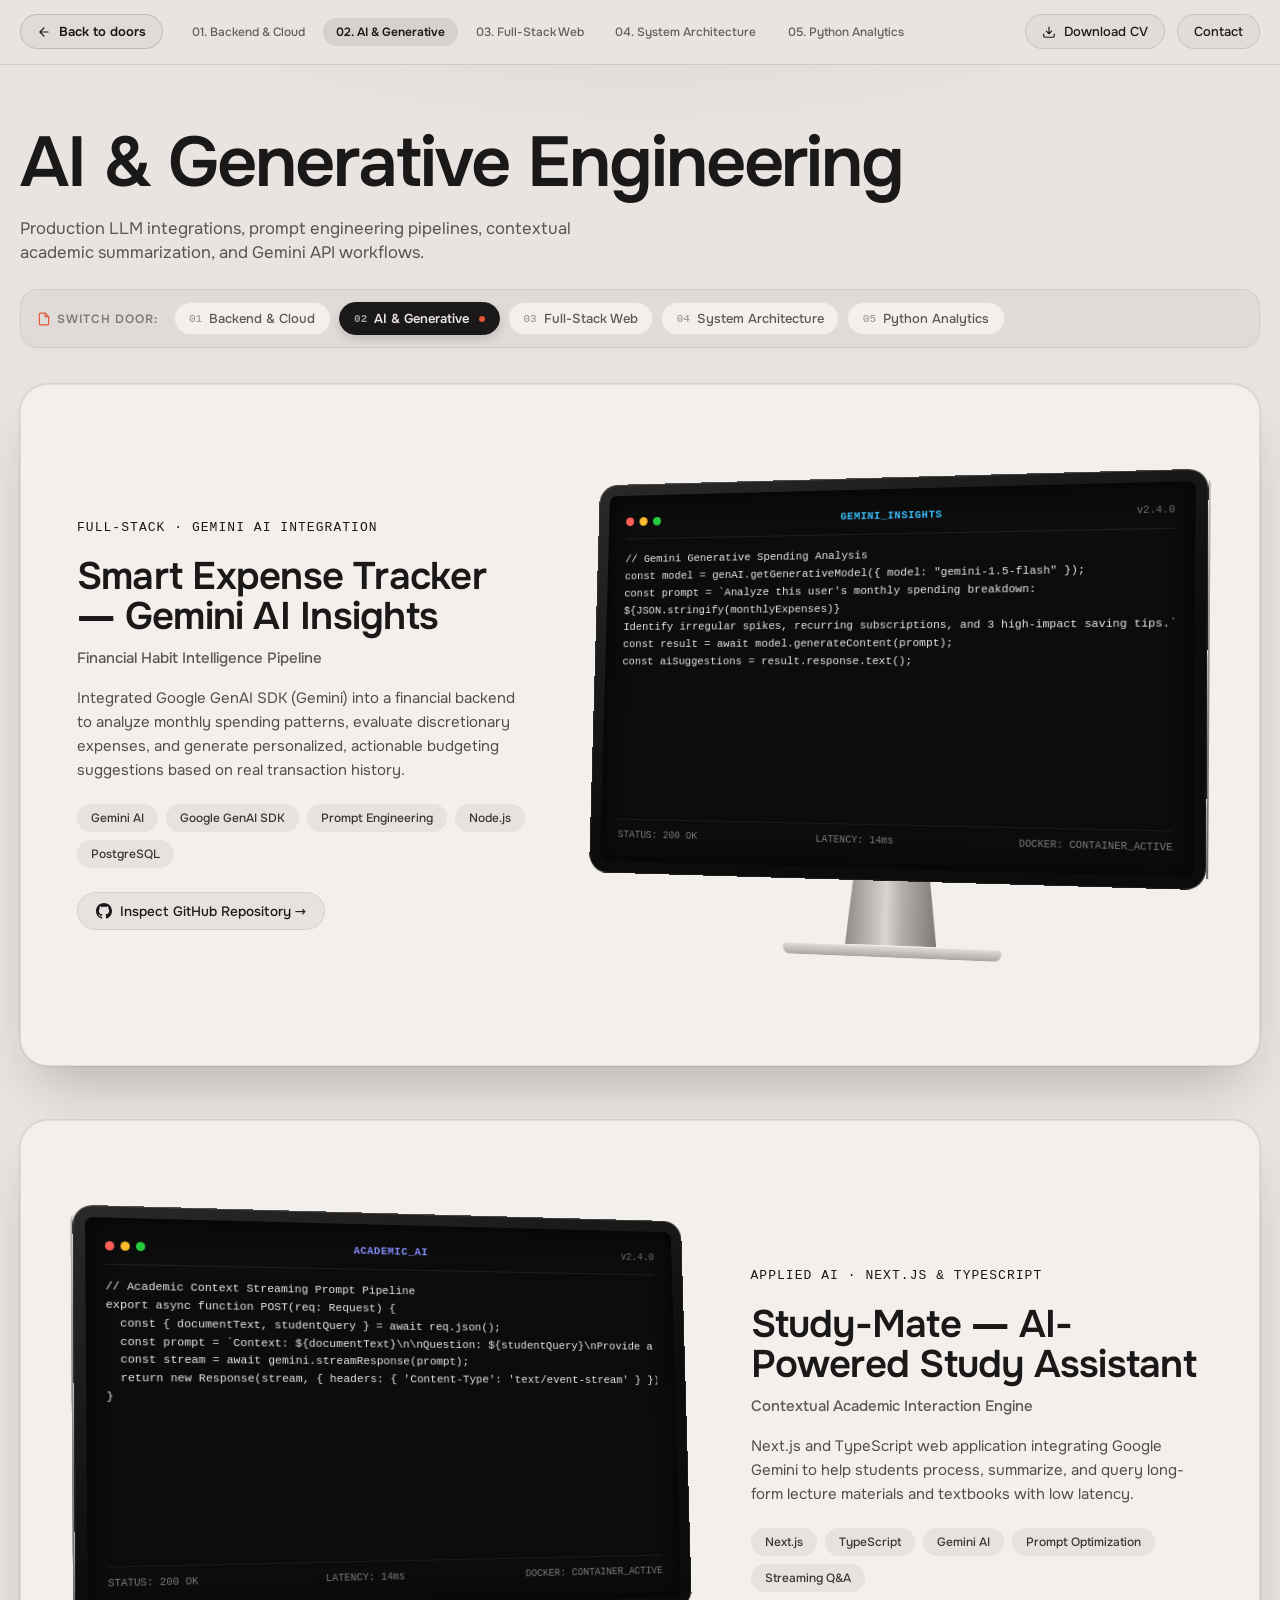
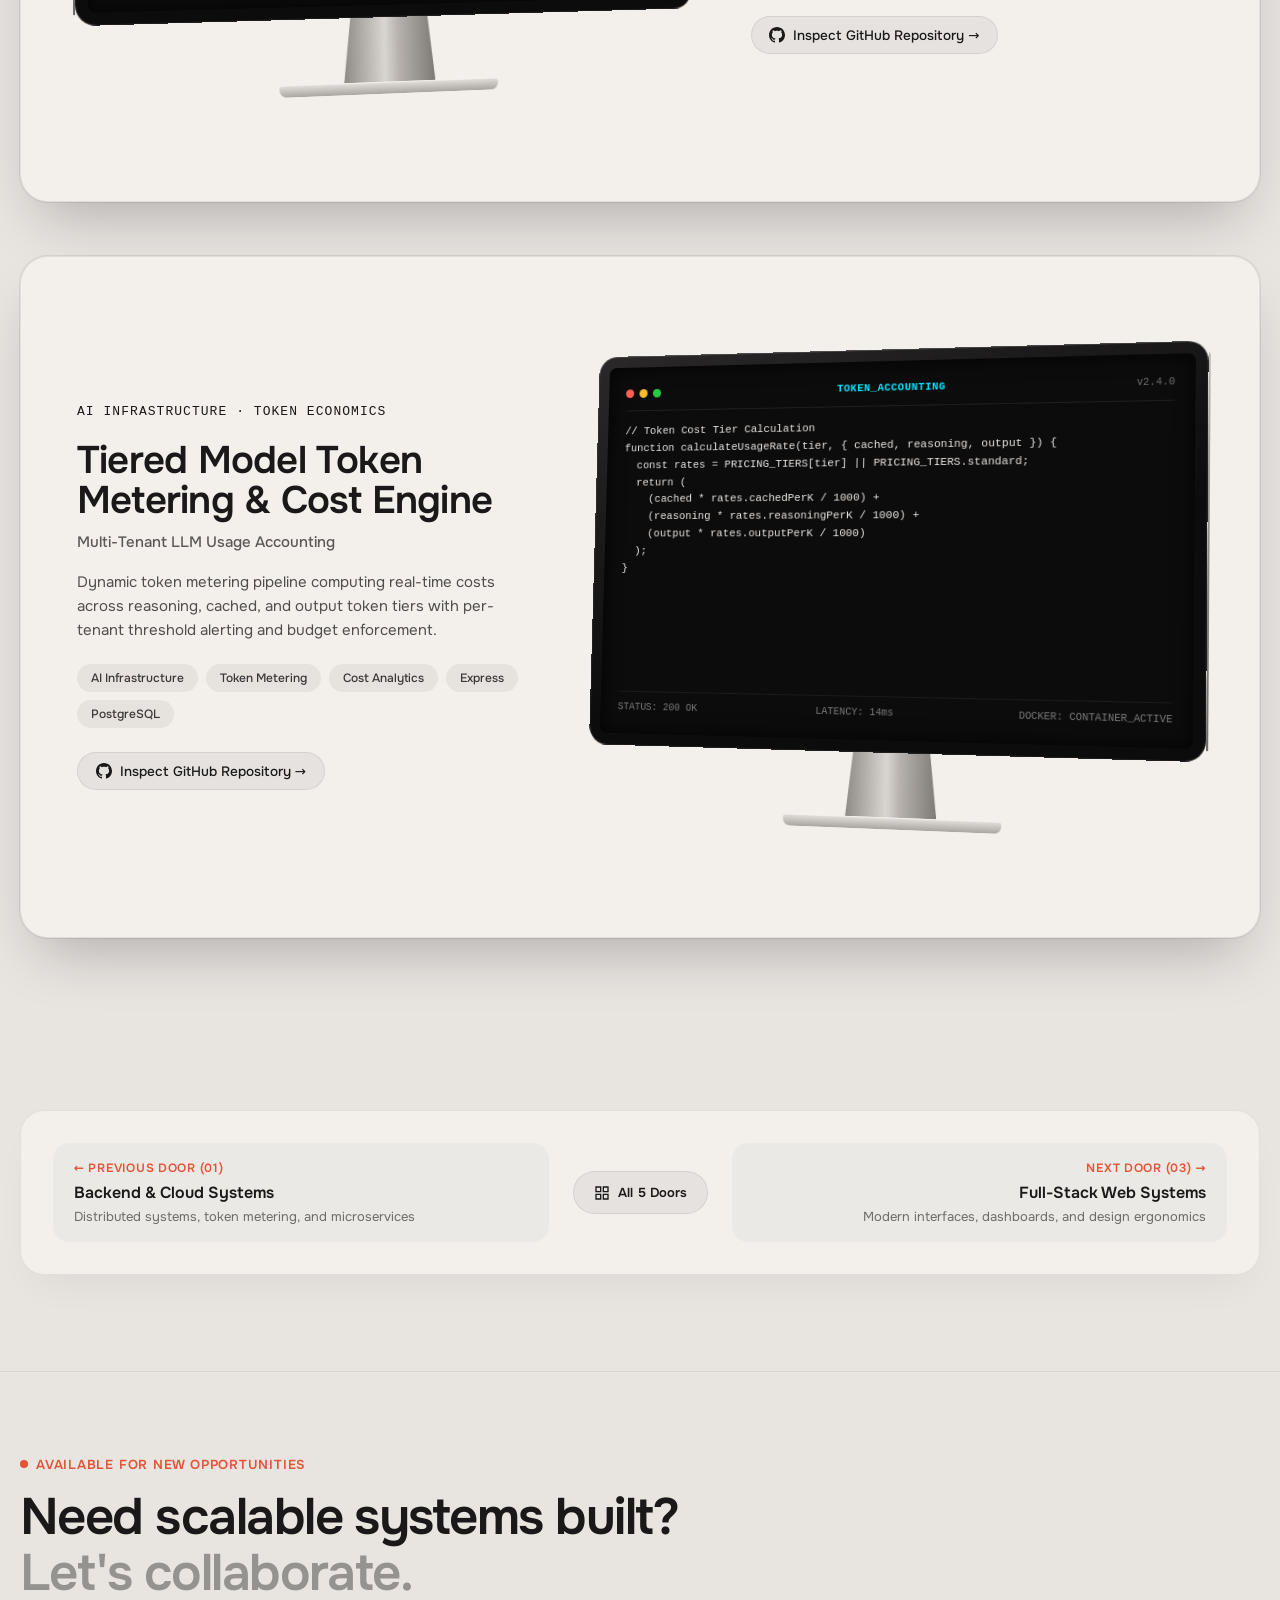
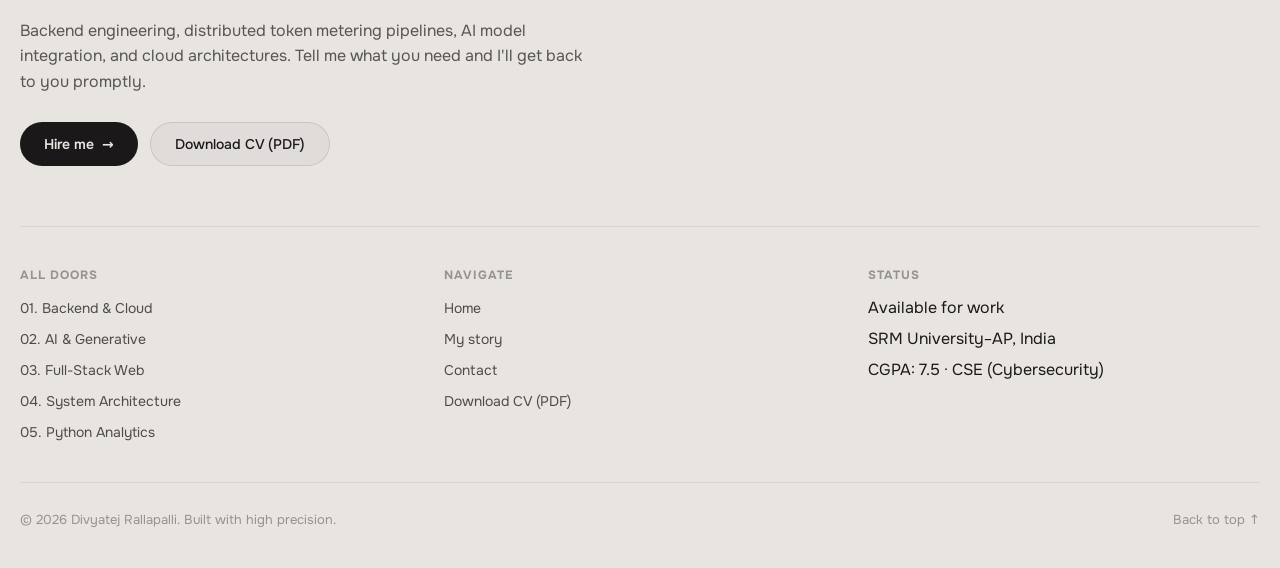
==== app-developer/index.html @ fc9b25cd "feat: complete portfolio overhaul with 5 interactive door rooms, 3D holographic ability card, liquid" ====
<!DOCTYPE html>
<html lang="en">
<head>
<meta charset="UTF-8" />
<meta name="viewport" content="width=device-width, initial-scale=1.0, viewport-fit=cover" />
<title>AI &amp; Generative Engineering — Divyatej Rallapalli</title>
<link rel="preload" href="../fonts/onest-latin.woff2" as="font" type="font/woff2" crossorigin>
<style>@font-face{font-family:'Onest';font-style:normal;font-display:swap;font-weight:100 900;src:url(../fonts/onest-latin.woff2) format('woff2');unicode-range:U+0000-00FF,U+0131,U+0152}
*,::before,::after{box-sizing:border-box;margin:0;padding:0}
:root{--bg:#E8E4E0;--fg:#1A1818;--fg-rgb:26,24,24;--card:#F3F0EC;--card-line:rgba(26,24,24,.08);--accent:#E35336;--nav-h:72px}
html{background-color:var(--bg);color:var(--fg);font-family:'Onest',system-ui,sans-serif;-webkit-font-smoothing:antialiased}
html[data-mode="dark"]{--bg:#1A1818;--fg:#E8E4E0;--fg-rgb:232,228,224;--card:#232020;--card-line:rgba(232,228,224,.1);--accent:#FF6B4A}
body{background:transparent;overflow-x:hidden}
.glow{position:fixed;top:0;left:50%;width:100vw;max-width:1400px;height:520px;transform:translateX(-50%);background:radial-gradient(ellipse 60% 40% at 50% 0%,rgba(var(--fg-rgb),.05),transparent 70%);pointer-events:none;z-index:0}
.shell{max-width:88rem;margin:0 auto;padding-inline:max(20px,env(safe-area-inset-left)) max(20px,env(safe-area-inset-right))}

/* Top Navigation Bar */
.rn{position:sticky;top:0;z-index:50;background:var(--bg);box-shadow:0 1px 0 rgba(var(--fg-rgb),.1);transition:background .35s ease,box-shadow .35s ease}
.rn__in{max-width:88rem;margin:0 auto;display:flex;align-items:center;justify-content:space-between;gap:1.5rem;padding:0.9rem max(20px,env(safe-area-inset-right)) 0.9rem max(20px,env(safe-area-inset-left))}
.rn__left{display:flex;align-items:center;gap:1rem}
.rn__back{display:inline-flex;align-items:center;gap:.5rem;padding:.5rem 1rem;border-radius:999px;font-size:13px;font-weight:600;border:1px solid rgba(var(--fg-rgb),.15);background:rgba(var(--fg-rgb),.04);color:var(--fg);cursor:pointer;text-decoration:none;transition:background .2s,color .2s,transform .2s}
.rn__back:hover{background:var(--fg);color:var(--bg);transform:translateX(-2px)}
.rn__back svg{width:14px;height:14px}
.rn__doors-nav{display:none;align-items:center;gap:0.35rem}
@media (min-width:1024px){.rn__doors-nav{display:flex}}
.rn__door-btn{display:inline-flex;align-items:center;gap:0.4rem;padding:0.4rem 0.8rem;border-radius:999px;font-size:12px;font-weight:500;color:rgba(var(--fg-rgb),0.65);text-decoration:none;transition:all .2s}
.rn__door-btn:hover{color:var(--fg);background:rgba(var(--fg-rgb),0.05)}
.rn__door-btn.active{color:var(--fg);background:rgba(var(--fg-rgb),0.09);font-weight:600}
.rn__right{display:flex;align-items:center;gap:.75rem}
.chip{display:inline-flex;align-items:center;gap:.5rem;padding:.5rem 1rem;border-radius:999px;font-size:13px;font-weight:500;border:1px solid rgba(var(--fg-rgb),.12);background:rgba(var(--fg-rgb),.03);color:var(--fg);text-decoration:none;transition:background .2s,transform .2s}
.chip:hover{background:rgba(var(--fg-rgb),.08);transform:translateY(-1px)}

/* Door Switcher Pills Bar */
.door-switcher{margin-top:1.5rem;display:flex;align-items:center;gap:0.75rem;flex-wrap:wrap;padding:0.75rem 1rem;border-radius:18px;background:rgba(var(--fg-rgb),0.035);border:1px solid var(--card-line);box-shadow:0 4px 12px rgba(0,0,0,0.02)}
.dsb-label{font-size:12px;font-weight:600;text-transform:uppercase;letter-spacing:0.08em;color:rgba(var(--fg-rgb),0.5);display:flex;align-items:center;gap:6px;margin-right:0.25rem}
.dsb-label svg{width:14px;height:14px;color:var(--accent)}
.dsb-pills{display:flex;align-items:center;gap:0.5rem;flex-wrap:wrap}
.dsb-pill{display:inline-flex;align-items:center;gap:0.45rem;padding:0.45rem 0.9rem;border-radius:999px;font-size:13px;font-weight:500;color:rgba(var(--fg-rgb),0.7);text-decoration:none;border:1px solid rgba(var(--fg-rgb),0.08);background:var(--card);transition:all .2s cubic-bezier(0.16,1,0.3,1)}
.dsb-pill:hover{color:var(--fg);border-color:rgba(var(--fg-rgb),0.2);transform:translateY(-1px);box-shadow:0 3px 8px rgba(0,0,0,0.05)}
.dsb-pill.active{color:var(--bg);background:var(--fg);border-color:var(--fg);font-weight:600;box-shadow:0 4px 12px rgba(0,0,0,0.15)}
.dsb-num{font-family:ui-monospace,SFMono-Regular,Consolas,monospace;font-size:11px;opacity:0.65}
.dsb-dot{width:6px;height:6px;border-radius:50%;background:var(--accent);margin-left:2px}

/* Lead Section */
.lead{padding:clamp(40px,7vh,80px) 0 clamp(24px,4vh,48px);position:relative;z-index:1}
.lead h1{font-size:clamp(36px,5.5vw,76px);font-weight:600;letter-spacing:-.03em;line-height:1.02;margin-bottom:18px}
.lead p{font-size:clamp(16px,1.3vw,20px);line-height:1.45;color:rgba(var(--fg-rgb),.7);max-width:52ch}

/* Stacked Project Cards */
.stack{position:relative;z-index:1;padding-bottom:6vh}
.card{position:sticky;top:calc(var(--nav-h,72px) + 16px + var(--i) * 14px);margin-bottom:6vh;border-radius:28px;background:var(--card);
  box-shadow:0 30px 60px -20px rgba(0,0,0,.25),0 0 0 1px var(--card-line);
  border:1px solid var(--card-line);transform-origin:50% 0;will-change:transform;overflow:hidden}
.card__in{display:grid;gap:28px;padding:28px;min-height:min(calc(100vh - var(--nav-h,72px) - 120px),680px)}
@media (min-width:900px){
  .card__in{grid-template-columns:minmax(0,5fr) minmax(0,7fr);align-items:center;gap:40px;padding:48px 56px}
  .card.flip .card__in{grid-template-columns:minmax(0,7fr) minmax(0,5fr)}
  .card.flip .card__info{order:2}
}
.card__dim{position:absolute;inset:0;background:#000;opacity:0;pointer-events:none;border-radius:inherit;transition:opacity .25s ease}
.card__meta{display:flex;align-items:center;gap:12px;margin-bottom:22px;font-family:ui-monospace,'SF Mono',Consolas,monospace;font-size:13px;letter-spacing:.08em;text-transform:uppercase}
.card h2{font-size:clamp(28px,3vw,42px);font-weight:600;letter-spacing:-.02em;line-height:1.06;margin-bottom:10px}
.card .sub{font-size:15px;font-weight:500;color:rgba(var(--fg-rgb),.7);margin-bottom:18px}
.card .desc{font-size:15px;line-height:1.6;color:rgba(var(--fg-rgb),.75);max-width:44ch;margin-bottom:22px}
.tags{display:flex;flex-wrap:wrap;gap:8px;list-style:none;margin-bottom:8px}
.tags li{font-size:12px;font-weight:500;padding:6px 14px;border-radius:999px;background:rgba(var(--fg-rgb),.06);color:rgba(var(--fg-rgb),.85)}

/* 3D Monitor */
.stage{position:relative;perspective:1900px;perspective-origin:50% 40%;padding:10px 0 28px}
.mon{position:relative;transform-style:preserve-3d;transform:rotateY(-15deg) rotateX(4deg);transition:transform 1.2s cubic-bezier(.16,1,.3,1);margin-inline:auto;width:100%;max-width:680px}
.card.flip .mon{transform:rotateY(15deg) rotateX(4deg)}
.card:hover .mon{transform:rotateY(-8deg) rotateX(2deg)}
.card.flip:hover .mon{transform:rotateY(8deg) rotateX(2deg)}
.mon__body{position:relative;transform-style:preserve-3d;--mp:clamp(6px,1.2vw,12px);padding:var(--mp);border-radius:calc(var(--mp) + 8px);background:linear-gradient(160deg,#2a2828,#0d0c0c 60%);
  box-shadow:inset 0 0 0 1px rgba(255,255,255,.08),inset 0 1px 0 rgba(255,255,255,.12)}
.mon__body::before{content:"";position:absolute;top:10px;bottom:10px;right:0;width:22px;transform-origin:100% 50%;transform:rotateY(-90deg);
  background:linear-gradient(180deg,#bdb9b5,#8d8985 50%,#6f6b68);border-radius:0 6px 6px 0}
.card.flip .mon__body::before{right:auto;left:0;transform-origin:0 50%;transform:rotateY(90deg)}
.mon__screen{position:relative;aspect-ratio:16/10;border-radius:8px;overflow:hidden;background:#0d0c0c;transform:translateZ(.5px)}
.mon__neck{position:relative;width:15%;height:clamp(36px,6vw,68px);margin:-2px auto 0;transform:translateZ(-30px);
  background:linear-gradient(90deg,#8e8a86,#d9d5d0 45%,#b7b2ad 60%,#7e7a76);clip-path:polygon(8% 0,92% 0,100% 100%,0 100%)}
.mon__foot{width:36%;height:12px;margin:0 auto;border-radius:3px 3px 8px 8px;transform:translateZ(-30px);
  background:linear-gradient(180deg,#e5e1dc,#a9a49f);box-shadow:0 1px 0 rgba(255,255,255,.5) inset}

/* Critical Fix: Ensure card content and stage are ALWAYS visible, never invisible */
.card .card__info>*, .card .stage{opacity:1 !important; transform:none !important;}

/* Bottom Room Transition Navigator */
.room-nav{position:relative;z-index:2;margin:4rem 0 6rem;display:grid;grid-template-columns:1fr auto 1fr;align-items:center;gap:1.5rem;padding:2rem;border-radius:24px;background:var(--card);border:1px solid var(--card-line);box-shadow:0 20px 40px -15px rgba(0,0,0,0.06)}
@media (max-width:768px){.room-nav{grid-template-columns:1fr;gap:1rem}}
.rnc{display:flex;flex-direction:column;gap:0.35rem;text-decoration:none;padding:1rem 1.25rem;border-radius:16px;background:rgba(var(--fg-rgb),0.03);border:1px solid transparent;transition:all .2s ease}
.rnc:hover{background:rgba(var(--fg-rgb),0.06);border-color:var(--card-line);transform:translateY(-2px)}
.rnc.next{align-items:flex-end;text-align:right}
.rnc-dir{font-size:12px;font-weight:600;text-transform:uppercase;letter-spacing:0.06em;color:var(--accent)}
.rnc-title{font-size:16px;font-weight:600;color:var(--fg)}
.rnc-sub{font-size:13px;color:rgba(var(--fg-rgb),0.6)}
.room-nav-all{display:inline-flex;align-items:center;justify-content:center;gap:0.5rem;padding:0.75rem 1.25rem;border-radius:999px;font-size:13px;font-weight:600;color:var(--fg);background:rgba(var(--fg-rgb),0.06);border:1px solid var(--card-line);text-decoration:none;transition:all .2s}
.room-nav-all:hover{background:var(--fg);color:var(--bg)}

/* Footer */
.sf{padding:80px 0 40px;background:var(--bg);border-top:1px solid var(--card-line);position:relative;z-index:1}
.sf__in{max-width:88rem;margin:0 auto;padding-inline:max(20px,env(safe-area-inset-left)) max(20px,env(safe-area-inset-right))}
.sf__eye{display:inline-flex;align-items:center;gap:8px;font-size:13px;font-weight:600;color:var(--accent);text-transform:uppercase;letter-spacing:0.06em;margin-bottom:16px}
.sf__eye i{display:inline-block;width:8px;height:8px;border-radius:50%;background:currentColor;animation:pDot 2s ease-in-out infinite}
@keyframes pDot{0%,100%{opacity:.3;transform:scale(.8)}50%{opacity:1;transform:scale(1.2)}}
.sf__h{font-size:clamp(32px,4vw,56px);font-weight:600;letter-spacing:-.03em;line-height:1.1;margin-bottom:16px}
.sf__h span{display:block;color:rgba(var(--fg-rgb),.4)}
.sf__p{font-size:16px;line-height:1.6;color:rgba(var(--fg-rgb),.7);max-width:52ch;margin-bottom:28px}
.sf__cta{display:flex;gap:12px;margin-bottom:60px;flex-wrap:wrap}
.sf__btn{display:inline-flex;align-items:center;gap:8px;padding:12px 24px;border-radius:999px;font-size:14px;font-weight:600;background:var(--fg);color:var(--bg);border:none;cursor:pointer;text-decoration:none}
.sf__cols{display:grid;grid-template-columns:repeat(auto-fit,minmax(180px,1fr));gap:32px;padding:40px 0;border-top:1px solid var(--card-line);border-bottom:1px solid var(--card-line)}
.sf__cols h3{font-size:12px;text-transform:uppercase;letter-spacing:0.08em;color:rgba(var(--fg-rgb),.4);margin-bottom:14px}
.sf__cols ul{list-style:none;display:flex;flex-direction:column;gap:10px}
.sf__cols a, .sf__cols button{color:rgba(var(--fg-rgb),.75);text-decoration:none;font-size:14px;background:none;border:none;cursor:pointer;padding:0;text-align:left;font-family:inherit}
.sf__cols a:hover, .sf__cols button:hover{color:var(--fg)}
.sf__bot{display:flex;justify-content:space-between;align-items:center;padding-top:28px;font-size:13px;color:rgba(var(--fg-rgb),.4);flex-wrap:wrap;gap:12px}
</style>
</head>
<body>
<div class="glow"></div>

<!-- Top Sticky Navbar with Doors Switcher -->
<header class="rn">
  <div class="rn__in">
    <div class="rn__left">
      <a href="../#doors" class="rn__back" title="Back to doors">
        <svg viewBox="0 0 24 24" fill="none" stroke="currentColor" stroke-width="2" stroke-linecap="round" stroke-linejoin="round"><path d="M19 12H5M12 19l-7-7 7-7"/></svg>
        <span>Back to doors</span>
      </a>
      <nav class="rn__doors-nav" aria-label="Quick door switch">
        <a href="../web-developer/" class="rn__door-btn" title="Backend &amp; Cloud Systems">01. Backend &amp; Cloud</a><a href="../app-developer/" class="rn__door-btn active" title="AI &amp; Generative Engineering">02. AI &amp; Generative</a><a href="../ui-ux-designer/" class="rn__door-btn" title="Full-Stack Web Systems">03. Full-Stack Web</a><a href="../graphic-designer/" class="rn__door-btn" title="Applied Systems Architecture">04. System Architecture</a><a href="../photographer/" class="rn__door-btn" title="Python Core &amp; Analytics">05. Python Analytics</a>
      </nav>
    </div>
    <div class="rn__right">
      <a href="../assets/resumedt.pdf" download="Divyatej_Rallapalli_CV.pdf" target="_blank" rel="noopener noreferrer" class="chip">
        <svg width="14" height="14" viewBox="0 0 24 24" fill="none" stroke="currentColor" stroke-width="2"><path d="M21 15v4a2 2 0 0 1-2 2H5a2 2 0 0 1-2-2v-4M7 10l5 5 5-5M12 15V3"/></svg>
        <span>Download CV</span>
      </a>
      <a href="../#contact" class="chip">
        <span>Contact</span>
      </a>
    </div>
  </div>
</header>

<main class="shell">
  <!-- Lead Area with Horizontal Door Switcher Bar -->
  <section class="lead">
    <h1>AI &amp; Generative Engineering</h1>
    <p>Production LLM integrations, prompt engineering pipelines, contextual academic summarization, and Gemini API workflows.</p>

    <div class="door-switcher" role="navigation" aria-label="Switch between rooms">
      <div class="dsb-label">
        <svg viewBox="0 0 24 24" fill="none" stroke="currentColor" stroke-width="2" stroke-linecap="round" stroke-linejoin="round"><path d="M14 2H6a2 2 0 0 0-2 2v16a2 2 0 0 0 2 2h12a2 2 0 0 0 2-2V8z"/><polyline points="14 2 14 8 20 8"/></svg>
        <span>Switch Door:</span>
      </div>
      <div class="dsb-pills">
        
      <a href="../web-developer/" class="dsb-pill" title="Backend &amp; Cloud Systems" >
        <span class="dsb-num">01</span>
        <span class="dsb-txt">Backend &amp; Cloud</span>
        
      </a>
      <a href="../app-developer/" class="dsb-pill active" title="AI &amp; Generative Engineering" aria-current="page">
        <span class="dsb-num">02</span>
        <span class="dsb-txt">AI &amp; Generative</span>
        <i class="dsb-dot"></i>
      </a>
      <a href="../ui-ux-designer/" class="dsb-pill" title="Full-Stack Web Systems" >
        <span class="dsb-num">03</span>
        <span class="dsb-txt">Full-Stack Web</span>
        
      </a>
      <a href="../graphic-designer/" class="dsb-pill" title="Applied Systems Architecture" >
        <span class="dsb-num">04</span>
        <span class="dsb-txt">System Architecture</span>
        
      </a>
      <a href="../photographer/" class="dsb-pill" title="Python Core &amp; Analytics" >
        <span class="dsb-num">05</span>
        <span class="dsb-txt">Python Analytics</span>
        
      </a>
      </div>
    </div>
  </section>

  <!-- Project Cards Stack -->
  <section class="stack" id="stack" aria-label="Projects">
    
    <article class="card seen on" style="--i:0" aria-labelledby="p0">
      <div class="card__in">
        <div class="card__info">
          <p class="card__meta"><span>Full-Stack · Gemini AI Integration</span></p>
          <h2 id="p0">Smart Expense Tracker — Gemini AI Insights</h2>
          <p class="sub">Financial Habit Intelligence Pipeline</p>
          <p class="desc">Integrated Google GenAI SDK (Gemini) into a financial backend to analyze monthly spending patterns, evaluate discretionary expenses, and generate personalized, actionable budgeting suggestions based on real transaction history.</p>
          <ul class="tags"><li>Gemini AI</li><li>Google GenAI SDK</li><li>Prompt Engineering</li><li>Node.js</li><li>PostgreSQL</li></ul>
          <div style="margin-top: 1.5rem; display: flex; gap: 0.75rem; flex-wrap: wrap;">
            <a href="https://github.com/rdivyatej-cloud/10x-flyrank" target="_blank" rel="noopener noreferrer" class="chip" style="display: inline-flex; align-items: center; gap: 0.5rem; text-decoration: none; font-weight: 500; font-size: 0.85rem; padding: 0.6rem 1.1rem; border-radius: 999px; background: rgba(var(--fg-rgb), 0.06); border: 1px solid var(--card-line); color: var(--fg); transition: background 0.2s, transform 0.2s;">
              <svg width="16" height="16" viewBox="0 0 24 24" fill="currentColor"><path d="M12 0c-6.626 0-12 5.373-12 12 0 5.302 3.438 9.8 8.207 11.387.599.111.793-.261.793-.577v-2.234c-3.338.726-4.033-1.416-4.033-1.416-.546-1.387-1.333-1.756-1.333-1.756-1.089-.745.083-.729.083-.729 1.205.084 1.839 1.237 1.839 1.237 1.07 1.834 2.807 1.304 3.492.997.107-.775.418-1.305.762-1.604-2.665-.305-5.467-1.334-5.467-5.931 0-1.311.469-2.381 1.236-3.221-.124-.303-.535-1.524.117-3.176 0 0 1.008-.322 3.301 1.23.957-.266 1.983-.399 3.003-.404 1.02.005 2.047.138 3.006.404 2.291-1.552 3.297-1.23 3.297-1.23.653 1.653.242 2.874.118 3.176.77.84 1.235 1.911 1.235 3.221 0 4.609-2.807 5.624-5.479 5.921.43.372.823 1.102.823 2.222v3.293c0 .319.192.694.801.576 4.765-1.589 8.199-6.086 8.199-11.386 0-6.627-5.373-12-12-12z"/></svg>
              <span>Inspect GitHub Repository →</span>
            </a>
          </div>
        </div>
        <div class="stage" aria-hidden="true">
          <div class="mon">
            <div class="mon__body">
              <div class="mon__screen" style="background: #0d0c0c; display: flex; flex-direction: column; padding: 1.2rem; font-family: ui-monospace, Menlo, Consolas, monospace; font-size: 0.74rem; color: #a19c96; line-height: 1.5; box-shadow: inset 0 0 20px rgba(0,0,0,0.8);">
                <div style="display: flex; align-items: center; justify-content: space-between; border-bottom: 1px solid rgba(255,255,255,0.08); padding-bottom: 0.6rem; margin-bottom: 0.75rem;">
                  <div style="display: flex; gap: 6px;">
                    <span style="display: inline-block; width: 9px; height: 9px; border-radius: 50%; background: #ff5f56;"></span>
                    <span style="display: inline-block; width: 9px; height: 9px; border-radius: 50%; background: #ffbd2e;"></span>
                    <span style="display: inline-block; width: 9px; height: 9px; border-radius: 50%; background: #27c93f;"></span>
                  </div>
                  <span style="color: #38bdf8; font-size: 0.68rem; font-weight: 600; letter-spacing: 0.05em;">GEMINI_INSIGHTS</span>
                  <span style="color: rgba(255,255,255,0.4); font-size: 0.65rem;">v2.4.0</span>
                </div>
                <div style="flex: 1; overflow-y: auto; overflow-x: auto;">
                  <pre style="margin: 0; color: #eae7e3; font-family: inherit; font-size: 0.72rem; line-height: 1.55;"><code>// Gemini Generative Spending Analysis
const model = genAI.getGenerativeModel({ model: &quot;gemini-1.5-flash&quot; });
const prompt = `Analyze this user's monthly spending breakdown:
${JSON.stringify(monthlyExpenses)}
Identify irregular spikes, recurring subscriptions, and 3 high-impact saving tips.`;
const result = await model.generateContent(prompt);
const aiSuggestions = result.response.text();</code></pre>
                </div>
                <div style="display: flex; align-items: center; justify-content: space-between; border-top: 1px solid rgba(255,255,255,0.06); padding-top: 0.5rem; margin-top: 0.6rem; font-size: 0.65rem; color: rgba(255,255,255,0.45);">
                  <span>STATUS: 200 OK</span>
                  <span>LATENCY: 14ms</span>
                  <span>DOCKER: CONTAINER_ACTIVE</span>
                </div>
              </div>
            </div>
            <div class="mon__neck"></div>
            <div class="mon__foot"></div>
          </div>
        </div>
      </div>
      <div class="card__dim"></div>
    </article>

    <article class="card flip seen on" style="--i:1" aria-labelledby="p1">
      <div class="card__in">
        <div class="card__info">
          <p class="card__meta"><span>Applied AI · Next.js &amp; TypeScript</span></p>
          <h2 id="p1">Study-Mate — AI-Powered Study Assistant</h2>
          <p class="sub">Contextual Academic Interaction Engine</p>
          <p class="desc">Next.js and TypeScript web application integrating Google Gemini to help students process, summarize, and query long-form lecture materials and textbooks with low latency.</p>
          <ul class="tags"><li>Next.js</li><li>TypeScript</li><li>Gemini AI</li><li>Prompt Optimization</li><li>Streaming Q&amp;A</li></ul>
          <div style="margin-top: 1.5rem; display: flex; gap: 0.75rem; flex-wrap: wrap;">
            <a href="https://github.com/rdivyatej-cloud/Study-Mate" target="_blank" rel="noopener noreferrer" class="chip" style="display: inline-flex; align-items: center; gap: 0.5rem; text-decoration: none; font-weight: 500; font-size: 0.85rem; padding: 0.6rem 1.1rem; border-radius: 999px; background: rgba(var(--fg-rgb), 0.06); border: 1px solid var(--card-line); color: var(--fg); transition: background 0.2s, transform 0.2s;">
              <svg width="16" height="16" viewBox="0 0 24 24" fill="currentColor"><path d="M12 0c-6.626 0-12 5.373-12 12 0 5.302 3.438 9.8 8.207 11.387.599.111.793-.261.793-.577v-2.234c-3.338.726-4.033-1.416-4.033-1.416-.546-1.387-1.333-1.756-1.333-1.756-1.089-.745.083-.729.083-.729 1.205.084 1.839 1.237 1.839 1.237 1.07 1.834 2.807 1.304 3.492.997.107-.775.418-1.305.762-1.604-2.665-.305-5.467-1.334-5.467-5.931 0-1.311.469-2.381 1.236-3.221-.124-.303-.535-1.524.117-3.176 0 0 1.008-.322 3.301 1.23.957-.266 1.983-.399 3.003-.404 1.02.005 2.047.138 3.006.404 2.291-1.552 3.297-1.23 3.297-1.23.653 1.653.242 2.874.118 3.176.77.84 1.235 1.911 1.235 3.221 0 4.609-2.807 5.624-5.479 5.921.43.372.823 1.102.823 2.222v3.293c0 .319.192.694.801.576 4.765-1.589 8.199-6.086 8.199-11.386 0-6.627-5.373-12-12-12z"/></svg>
              <span>Inspect GitHub Repository →</span>
            </a>
          </div>
        </div>
        <div class="stage" aria-hidden="true">
          <div class="mon">
            <div class="mon__body">
              <div class="mon__screen" style="background: #0d0c0c; display: flex; flex-direction: column; padding: 1.2rem; font-family: ui-monospace, Menlo, Consolas, monospace; font-size: 0.74rem; color: #a19c96; line-height: 1.5; box-shadow: inset 0 0 20px rgba(0,0,0,0.8);">
                <div style="display: flex; align-items: center; justify-content: space-between; border-bottom: 1px solid rgba(255,255,255,0.08); padding-bottom: 0.6rem; margin-bottom: 0.75rem;">
                  <div style="display: flex; gap: 6px;">
                    <span style="display: inline-block; width: 9px; height: 9px; border-radius: 50%; background: #ff5f56;"></span>
                    <span style="display: inline-block; width: 9px; height: 9px; border-radius: 50%; background: #ffbd2e;"></span>
                    <span style="display: inline-block; width: 9px; height: 9px; border-radius: 50%; background: #27c93f;"></span>
                  </div>
                  <span style="color: #818cf8; font-size: 0.68rem; font-weight: 600; letter-spacing: 0.05em;">ACADEMIC_AI</span>
                  <span style="color: rgba(255,255,255,0.4); font-size: 0.65rem;">v2.4.0</span>
                </div>
                <div style="flex: 1; overflow-y: auto; overflow-x: auto;">
                  <pre style="margin: 0; color: #eae7e3; font-family: inherit; font-size: 0.72rem; line-height: 1.55;"><code>// Academic Context Streaming Prompt Pipeline
export async function POST(req: Request) {
  const { documentText, studentQuery } = await req.json();
  const prompt = `Context: ${documentText}\n\nQuestion: ${studentQuery}\nProvide a structured, step-by-step academic response with key definitions.`;
  const stream = await gemini.streamResponse(prompt);
  return new Response(stream, { headers: { 'Content-Type': 'text/event-stream' } });
}</code></pre>
                </div>
                <div style="display: flex; align-items: center; justify-content: space-between; border-top: 1px solid rgba(255,255,255,0.06); padding-top: 0.5rem; margin-top: 0.6rem; font-size: 0.65rem; color: rgba(255,255,255,0.45);">
                  <span>STATUS: 200 OK</span>
                  <span>LATENCY: 14ms</span>
                  <span>DOCKER: CONTAINER_ACTIVE</span>
                </div>
              </div>
            </div>
            <div class="mon__neck"></div>
            <div class="mon__foot"></div>
          </div>
        </div>
      </div>
      <div class="card__dim"></div>
    </article>

    <article class="card seen on" style="--i:2" aria-labelledby="p2">
      <div class="card__in">
        <div class="card__info">
          <p class="card__meta"><span>AI Infrastructure · Token Economics</span></p>
          <h2 id="p2">Tiered Model Token Metering &amp; Cost Engine</h2>
          <p class="sub">Multi-Tenant LLM Usage Accounting</p>
          <p class="desc">Dynamic token metering pipeline computing real-time costs across reasoning, cached, and output token tiers with per-tenant threshold alerting and budget enforcement.</p>
          <ul class="tags"><li>AI Infrastructure</li><li>Token Metering</li><li>Cost Analytics</li><li>Express</li><li>PostgreSQL</li></ul>
          <div style="margin-top: 1.5rem; display: flex; gap: 0.75rem; flex-wrap: wrap;">
            <a href="https://github.com/rdivyatej-cloud/flyrank-capstone-metering-billing" target="_blank" rel="noopener noreferrer" class="chip" style="display: inline-flex; align-items: center; gap: 0.5rem; text-decoration: none; font-weight: 500; font-size: 0.85rem; padding: 0.6rem 1.1rem; border-radius: 999px; background: rgba(var(--fg-rgb), 0.06); border: 1px solid var(--card-line); color: var(--fg); transition: background 0.2s, transform 0.2s;">
              <svg width="16" height="16" viewBox="0 0 24 24" fill="currentColor"><path d="M12 0c-6.626 0-12 5.373-12 12 0 5.302 3.438 9.8 8.207 11.387.599.111.793-.261.793-.577v-2.234c-3.338.726-4.033-1.416-4.033-1.416-.546-1.387-1.333-1.756-1.333-1.756-1.089-.745.083-.729.083-.729 1.205.084 1.839 1.237 1.839 1.237 1.07 1.834 2.807 1.304 3.492.997.107-.775.418-1.305.762-1.604-2.665-.305-5.467-1.334-5.467-5.931 0-1.311.469-2.381 1.236-3.221-.124-.303-.535-1.524.117-3.176 0 0 1.008-.322 3.301 1.23.957-.266 1.983-.399 3.003-.404 1.02.005 2.047.138 3.006.404 2.291-1.552 3.297-1.23 3.297-1.23.653 1.653.242 2.874.118 3.176.77.84 1.235 1.911 1.235 3.221 0 4.609-2.807 5.624-5.479 5.921.43.372.823 1.102.823 2.222v3.293c0 .319.192.694.801.576 4.765-1.589 8.199-6.086 8.199-11.386 0-6.627-5.373-12-12-12z"/></svg>
              <span>Inspect GitHub Repository →</span>
            </a>
          </div>
        </div>
        <div class="stage" aria-hidden="true">
          <div class="mon">
            <div class="mon__body">
              <div class="mon__screen" style="background: #0d0c0c; display: flex; flex-direction: column; padding: 1.2rem; font-family: ui-monospace, Menlo, Consolas, monospace; font-size: 0.74rem; color: #a19c96; line-height: 1.5; box-shadow: inset 0 0 20px rgba(0,0,0,0.8);">
                <div style="display: flex; align-items: center; justify-content: space-between; border-bottom: 1px solid rgba(255,255,255,0.08); padding-bottom: 0.6rem; margin-bottom: 0.75rem;">
                  <div style="display: flex; gap: 6px;">
                    <span style="display: inline-block; width: 9px; height: 9px; border-radius: 50%; background: #ff5f56;"></span>
                    <span style="display: inline-block; width: 9px; height: 9px; border-radius: 50%; background: #ffbd2e;"></span>
                    <span style="display: inline-block; width: 9px; height: 9px; border-radius: 50%; background: #27c93f;"></span>
                  </div>
                  <span style="color: #00e5ff; font-size: 0.68rem; font-weight: 600; letter-spacing: 0.05em;">TOKEN_ACCOUNTING</span>
                  <span style="color: rgba(255,255,255,0.4); font-size: 0.65rem;">v2.4.0</span>
                </div>
                <div style="flex: 1; overflow-y: auto; overflow-x: auto;">
                  <pre style="margin: 0; color: #eae7e3; font-family: inherit; font-size: 0.72rem; line-height: 1.55;"><code>// Token Cost Tier Calculation
function calculateUsageRate(tier, { cached, reasoning, output }) {
  const rates = PRICING_TIERS[tier] || PRICING_TIERS.standard;
  return (
    (cached * rates.cachedPerK / 1000) +
    (reasoning * rates.reasoningPerK / 1000) +
    (output * rates.outputPerK / 1000)
  );
}</code></pre>
                </div>
                <div style="display: flex; align-items: center; justify-content: space-between; border-top: 1px solid rgba(255,255,255,0.06); padding-top: 0.5rem; margin-top: 0.6rem; font-size: 0.65rem; color: rgba(255,255,255,0.45);">
                  <span>STATUS: 200 OK</span>
                  <span>LATENCY: 14ms</span>
                  <span>DOCKER: CONTAINER_ACTIVE</span>
                </div>
              </div>
            </div>
            <div class="mon__neck"></div>
            <div class="mon__foot"></div>
          </div>
        </div>
      </div>
      <div class="card__dim"></div>
    </article>
  </section>

  <!-- Bottom Previous / Next Room Transition Navigator -->
  <nav class="room-nav" aria-label="Adjacent rooms">
    <a href="../web-developer/" class="rnc prev" title="Go to Backend &amp; Cloud Systems">
      <span class="rnc-dir">← Previous Door (01)</span>
      <span class="rnc-title">Backend &amp; Cloud Systems</span>
      <span class="rnc-sub">Distributed systems, token metering, and microservices</span>
    </a>
    <a href="../#doors" class="room-nav-all" title="View all 5 doors">
      <svg width="16" height="16" viewBox="0 0 24 24" fill="none" stroke="currentColor" stroke-width="2"><path d="M3 3h7v7H3zM14 3h7v7h-7zM14 14h7v7h-7zM3 14h7v7H3z"/></svg>
      <span>All 5 Doors</span>
    </a>
    <a href="../ui-ux-designer/" class="rnc next" title="Go to Full-Stack Web Systems">
      <span class="rnc-dir">Next Door (03) →</span>
      <span class="rnc-title">Full-Stack Web Systems</span>
      <span class="rnc-sub">Modern interfaces, dashboards, and design ergonomics</span>
    </a>
  </nav>
</main>

<footer class="sf">
  <div class="sf__in">
    <p class="sf__eye"><i></i>Available for new opportunities</p>
    <h2 class="sf__h">Need scalable systems built?<span>Let's collaborate.</span></h2>
    <p class="sf__p">Backend engineering, distributed token metering pipelines, AI model integration, and cloud architectures. Tell me what you need and I'll get back to you promptly.</p>
    <div class="sf__cta">
      <a href="../#contact" class="sf__btn">Hire me <b>→</b></a>
      <a href="../assets/resumedt.pdf" download="Divyatej_Rallapalli_CV.pdf" class="chip" style="font-size: 14px; padding: 12px 24px;">Download CV (PDF)</a>
    </div>
    <div class="sf__cols">
      <div><h3>All Doors</h3><ul><li><a href="../web-developer/">01. Backend & Cloud</a></li><li><a href="../app-developer/">02. AI & Generative</a></li><li><a href="../ui-ux-designer/">03. Full-Stack Web</a></li><li><a href="../graphic-designer/">04. System Architecture</a></li><li><a href="../photographer/">05. Python Analytics</a></li></ul></div>
      <div><h3>Navigate</h3><ul><li><a href="../">Home</a></li><li><a href="../#about">My story</a></li><li><a href="../#contact">Contact</a></li><li><a href="../assets/resumedt.pdf" download="Divyatej_Rallapalli_CV.pdf">Download CV (PDF)</a></li></ul></div>
      <div><h3>Status</h3><ul><li>Available for work</li><li>SRM University–AP, India</li><li>CGPA: 7.5 · CSE (Cybersecurity)</li></ul></div>
    </div>
    <div class="sf__bot"><span>© 2026 Divyatej Rallapalli. Built with high precision.</span><span><a href="../#home" style="color:inherit;text-decoration:none">Back to top ↑</a></span></div>
  </div>
</footer>

<script>
// Keep theme in sync with parent page or localStorage
try {
  const m = localStorage.getItem('tej-mode') || (window.matchMedia('(prefers-color-scheme: dark)').matches ? 'dark' : 'light');
  if (m === 'dark') document.documentElement.dataset.mode = 'dark';
} catch (e) {}

// Stacking cards animation & immediate visibility
const cards = [...document.querySelectorAll('.card')];
cards.forEach(c => c.classList.add('seen', 'on'));

function updateStack() {
  cards.forEach((c, i) => {
    const next = cards[i + 1];
    let p = 0;
    if (next) {
      const top = parseFloat(getComputedStyle(c).top);
      const h = c.offsetHeight;
      p = Math.min(1, Math.max(0, (top + h - next.getBoundingClientRect().top) / h));
    }
    c.style.transform = p ? `scale(${(1 - p * 0.05).toFixed(4)})` : '';
    const dim = c.querySelector('.card__dim');
    if (dim) dim.style.opacity = (p * 0.35).toFixed(3);
  });
}
window.addEventListener('scroll', updateStack, { passive: true });
updateStack();

// Keyboard shortcuts for door switching (ArrowLeft/Right or numbers 1-5)
window.addEventListener('keydown', (e) => {
  if (e.target.tagName === 'INPUT' || e.target.tagName === 'TEXTAREA') return;
  if (e.key === 'ArrowLeft') {
    location.href = '../web-developer/';
  } else if (e.key === 'ArrowRight') {
    location.href = '../ui-ux-designer/';
  } else if (['1', '2', '3', '4', '5'].includes(e.key)) {
    const doors = ['web-developer', 'app-developer', 'ui-ux-designer', 'graphic-designer', 'photographer'];
    location.href = '../' + doors[parseInt(e.key) - 1] + '/';
  }
});
</script>
</body>
</html>
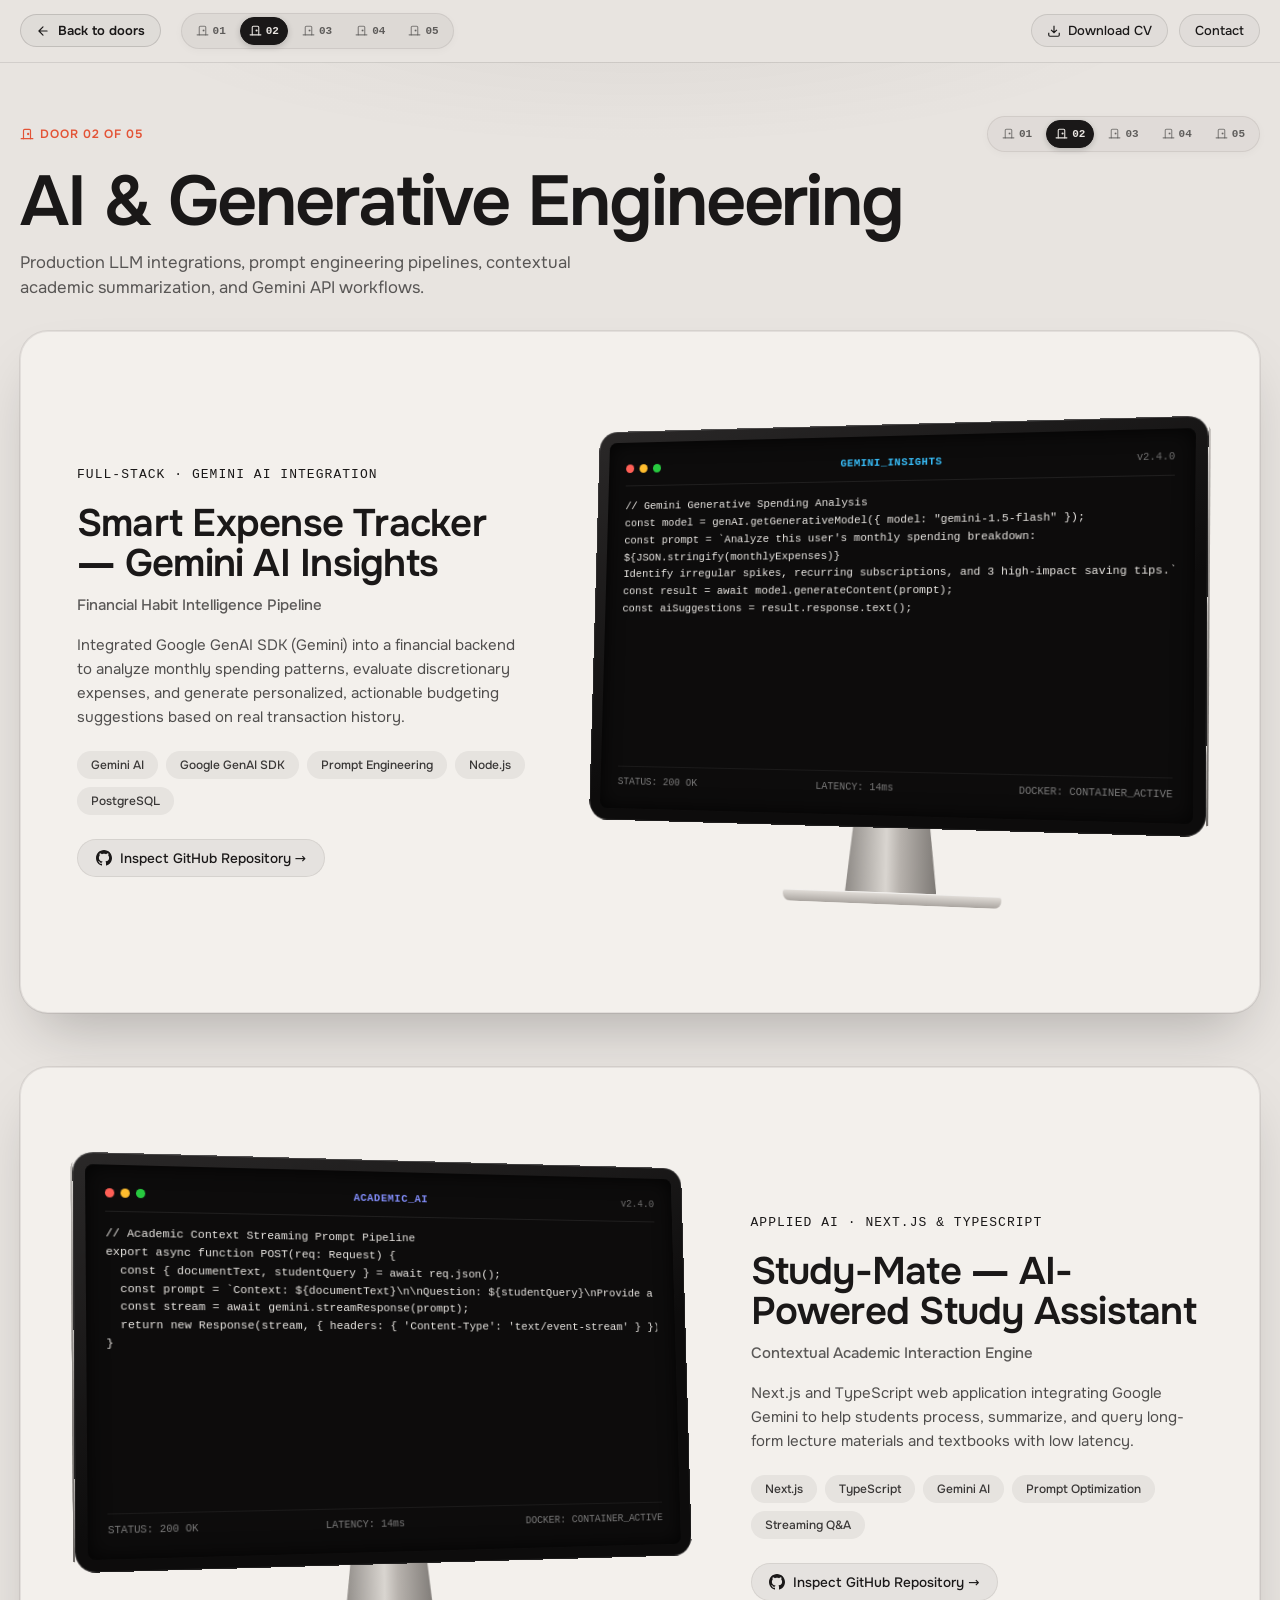
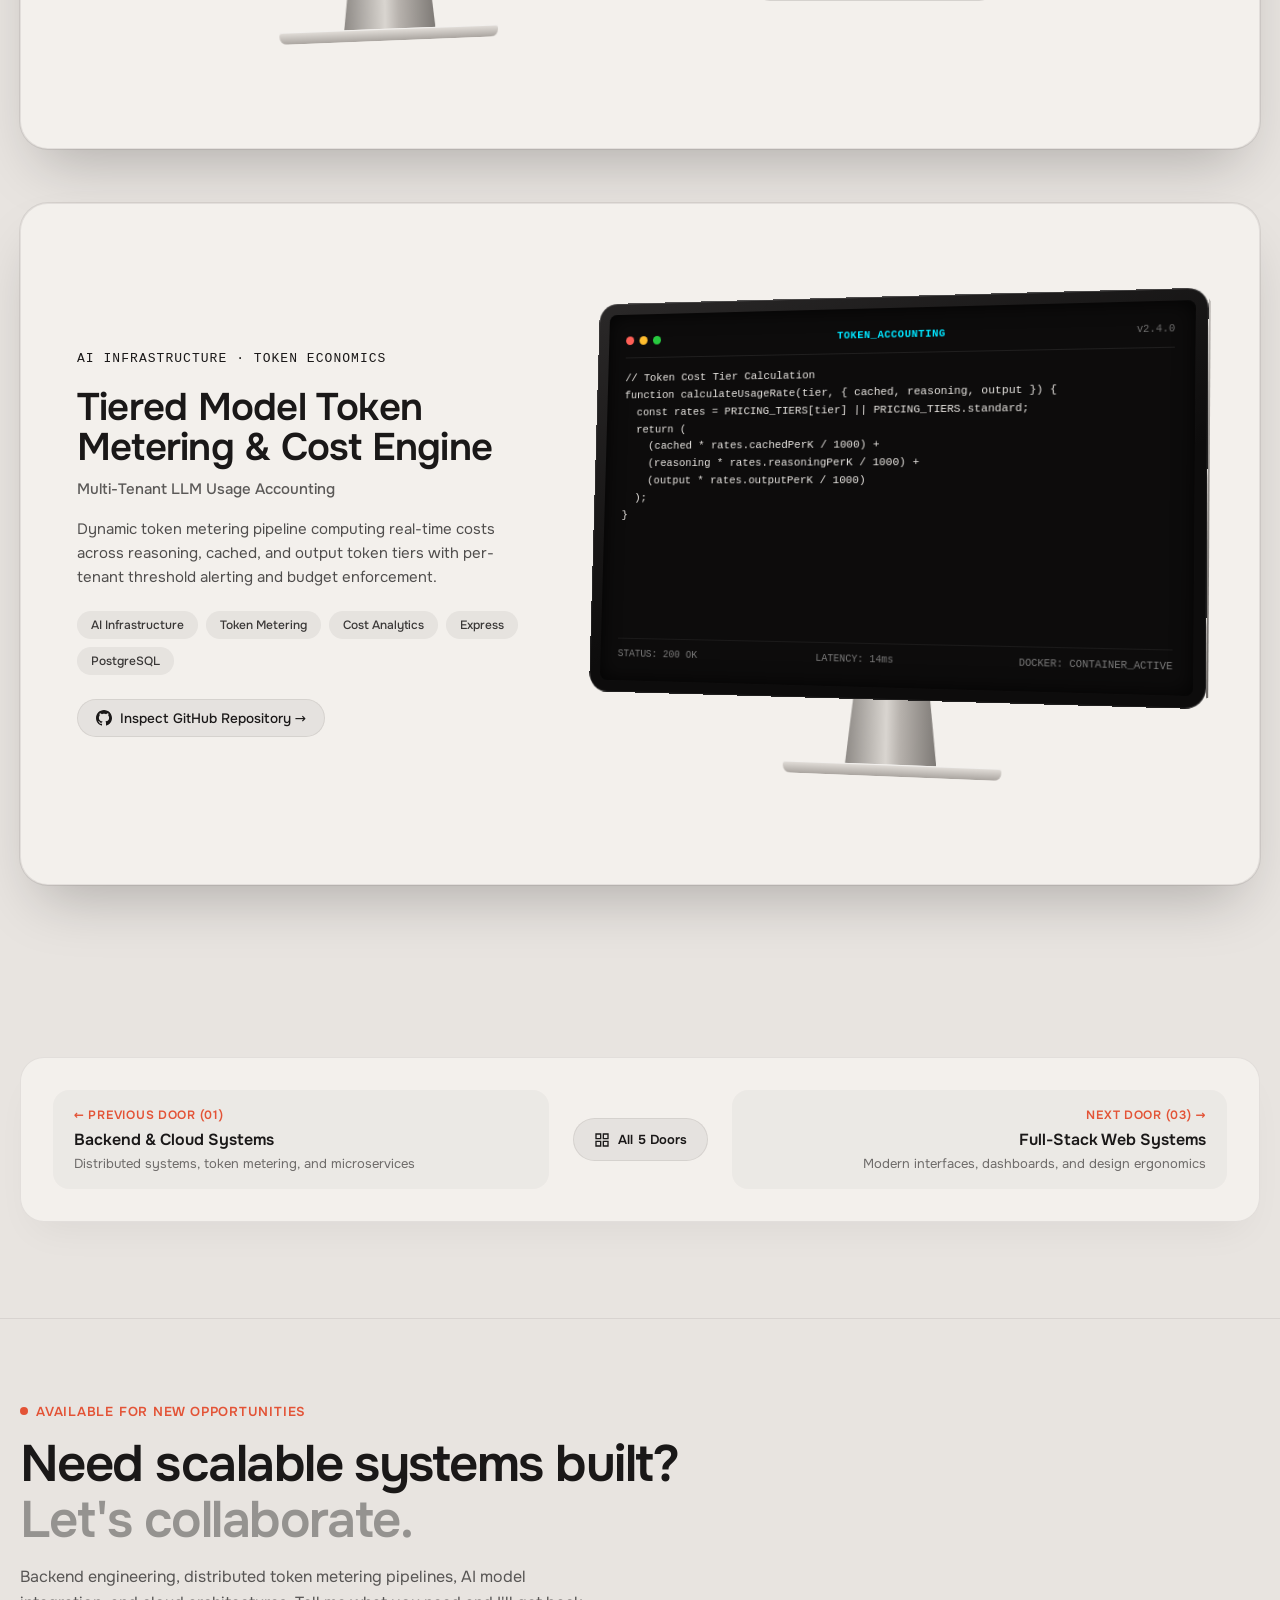
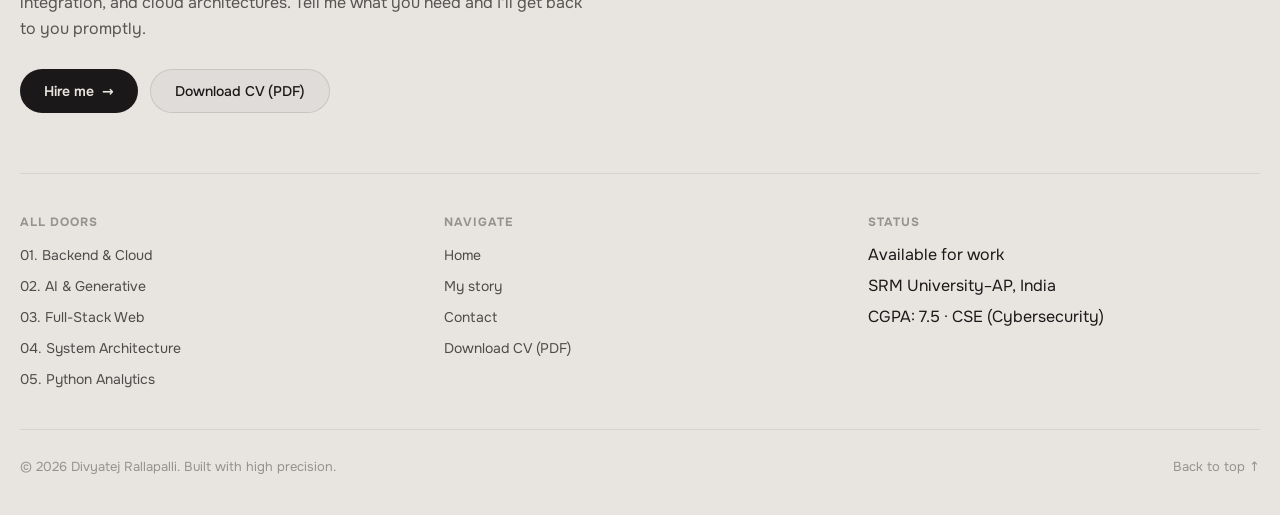
==== commit 7e7f6281: "feat: add 3D door closing/opening transitions and compact minimalist door switcher icons" ====
--- a/app-developer/index.html
+++ b/app-developer/index.html
@@ -14,36 +14,36 @@
 .glow{position:fixed;top:0;left:50%;width:100vw;max-width:1400px;height:520px;transform:translateX(-50%);background:radial-gradient(ellipse 60% 40% at 50% 0%,rgba(var(--fg-rgb),.05),transparent 70%);pointer-events:none;z-index:0}
 .shell{max-width:88rem;margin:0 auto;padding-inline:max(20px,env(safe-area-inset-left)) max(20px,env(safe-area-inset-right))}
 
-/* Top Navigation Bar */
+/* Top Navigation Bar with Small & Simple Door Switcher */
 .rn{position:sticky;top:0;z-index:50;background:var(--bg);box-shadow:0 1px 0 rgba(var(--fg-rgb),.1);transition:background .35s ease,box-shadow .35s ease}
-.rn__in{max-width:88rem;margin:0 auto;display:flex;align-items:center;justify-content:space-between;gap:1.5rem;padding:0.9rem max(20px,env(safe-area-inset-right)) 0.9rem max(20px,env(safe-area-inset-left))}
-.rn__left{display:flex;align-items:center;gap:1rem}
-.rn__back{display:inline-flex;align-items:center;gap:.5rem;padding:.5rem 1rem;border-radius:999px;font-size:13px;font-weight:600;border:1px solid rgba(var(--fg-rgb),.15);background:rgba(var(--fg-rgb),.04);color:var(--fg);cursor:pointer;text-decoration:none;transition:background .2s,color .2s,transform .2s}
+.rn__in{max-width:88rem;margin:0 auto;display:flex;align-items:center;justify-content:space-between;gap:1rem;padding:0.8rem max(20px,env(safe-area-inset-right)) 0.8rem max(20px,env(safe-area-inset-left))}
+.rn__left{display:flex;align-items:center;gap:1.2rem}
+.rn__back{display:inline-flex;align-items:center;gap:.5rem;padding:.45rem .95rem;border-radius:999px;font-size:13px;font-weight:600;border:1px solid rgba(var(--fg-rgb),.15);background:rgba(var(--fg-rgb),.04);color:var(--fg);cursor:pointer;text-decoration:none;transition:all .2s ease}
 .rn__back:hover{background:var(--fg);color:var(--bg);transform:translateX(-2px)}
 .rn__back svg{width:14px;height:14px}
-.rn__doors-nav{display:none;align-items:center;gap:0.35rem}
-@media (min-width:1024px){.rn__doors-nav{display:flex}}
-.rn__door-btn{display:inline-flex;align-items:center;gap:0.4rem;padding:0.4rem 0.8rem;border-radius:999px;font-size:12px;font-weight:500;color:rgba(var(--fg-rgb),0.65);text-decoration:none;transition:all .2s}
-.rn__door-btn:hover{color:var(--fg);background:rgba(var(--fg-rgb),0.05)}
-.rn__door-btn.active{color:var(--fg);background:rgba(var(--fg-rgb),0.09);font-weight:600}
-.rn__right{display:flex;align-items:center;gap:.75rem}
-.chip{display:inline-flex;align-items:center;gap:.5rem;padding:.5rem 1rem;border-radius:999px;font-size:13px;font-weight:500;border:1px solid rgba(var(--fg-rgb),.12);background:rgba(var(--fg-rgb),.03);color:var(--fg);text-decoration:none;transition:background .2s,transform .2s}
+
+/* Compact, Small & Simple Door Switcher Dock */
+.mini-doors-dock{display:inline-flex;align-items:center;gap:5px;padding:3px 5px;border-radius:999px;background:rgba(var(--fg-rgb),0.05);border:1px solid var(--card-line);box-shadow:0 2px 8px rgba(0,0,0,0.03)}
+.mini-door-btn{position:relative;display:inline-flex;align-items:center;justify-content:center;gap:4px;padding:0 8px;height:28px;border-radius:999px;border:1px solid transparent;background:transparent;color:rgba(var(--fg-rgb),0.65);text-decoration:none;font-family:ui-monospace,SFMono-Regular,Consolas,monospace;font-size:11px;font-weight:600;cursor:pointer;transition:all .2s cubic-bezier(0.16,1,0.3,1)}
+.mini-door-btn svg{width:13px;height:13px;opacity:0.75;transition:transform .2s ease,opacity .2s ease}
+.mini-door-btn:hover{color:var(--fg);background:rgba(var(--fg-rgb),0.08);border-color:rgba(var(--fg-rgb),0.12);transform:translateY(-1px)}
+.mini-door-btn:hover svg{opacity:1;transform:scale(1.08)}
+.mini-door-btn.active{color:var(--bg);background:var(--fg);border-color:var(--fg);box-shadow:0 2px 6px rgba(0,0,0,0.18)}
+.mini-door-btn.active svg{opacity:1}
+
+/* Micro-tooltip */
+.mini-door-btn[data-tip]::after{content:attr(data-tip);position:absolute;top:calc(100% + 8px);left:50%;transform:translateX(-50%) translateY(4px);padding:4px 9px;border-radius:6px;background:#141414;color:#f5f3ef;font-family:'Onest',system-ui,sans-serif;font-size:11px;font-weight:500;white-space:nowrap;pointer-events:none;opacity:0;visibility:hidden;transition:opacity .15s ease,transform .15s ease;z-index:100;box-shadow:0 4px 12px rgba(0,0,0,0.35);border:1px solid rgba(255,255,255,0.1)}
+.mini-door-btn[data-tip]:hover::after{opacity:1;visibility:visible;transform:translateX(-50%) translateY(0)}
+
+.rn__right{display:flex;align-items:center;gap:.65rem}
+.chip{display:inline-flex;align-items:center;gap:.45rem;padding:.45rem .95rem;border-radius:999px;font-size:13px;font-weight:500;border:1px solid rgba(var(--fg-rgb),.12);background:rgba(var(--fg-rgb),.03);color:var(--fg);text-decoration:none;transition:all .2s}
 .chip:hover{background:rgba(var(--fg-rgb),.08);transform:translateY(-1px)}
 
-/* Door Switcher Pills Bar */
-.door-switcher{margin-top:1.5rem;display:flex;align-items:center;gap:0.75rem;flex-wrap:wrap;padding:0.75rem 1rem;border-radius:18px;background:rgba(var(--fg-rgb),0.035);border:1px solid var(--card-line);box-shadow:0 4px 12px rgba(0,0,0,0.02)}
-.dsb-label{font-size:12px;font-weight:600;text-transform:uppercase;letter-spacing:0.08em;color:rgba(var(--fg-rgb),0.5);display:flex;align-items:center;gap:6px;margin-right:0.25rem}
-.dsb-label svg{width:14px;height:14px;color:var(--accent)}
-.dsb-pills{display:flex;align-items:center;gap:0.5rem;flex-wrap:wrap}
-.dsb-pill{display:inline-flex;align-items:center;gap:0.45rem;padding:0.45rem 0.9rem;border-radius:999px;font-size:13px;font-weight:500;color:rgba(var(--fg-rgb),0.7);text-decoration:none;border:1px solid rgba(var(--fg-rgb),0.08);background:var(--card);transition:all .2s cubic-bezier(0.16,1,0.3,1)}
-.dsb-pill:hover{color:var(--fg);border-color:rgba(var(--fg-rgb),0.2);transform:translateY(-1px);box-shadow:0 3px 8px rgba(0,0,0,0.05)}
-.dsb-pill.active{color:var(--bg);background:var(--fg);border-color:var(--fg);font-weight:600;box-shadow:0 4px 12px rgba(0,0,0,0.15)}
-.dsb-num{font-family:ui-monospace,SFMono-Regular,Consolas,monospace;font-size:11px;opacity:0.65}
-.dsb-dot{width:6px;height:6px;border-radius:50%;background:var(--accent);margin-left:2px}
-
 /* Lead Section */
-.lead{padding:clamp(40px,7vh,80px) 0 clamp(24px,4vh,48px);position:relative;z-index:1}
-.lead h1{font-size:clamp(36px,5.5vw,76px);font-weight:600;letter-spacing:-.03em;line-height:1.02;margin-bottom:18px}
+.lead{padding:clamp(36px,6vh,72px) 0 clamp(20px,3.5vh,40px);position:relative;z-index:1}
+.lead__top{display:flex;align-items:center;justify-content:space-between;flex-wrap:wrap;gap:1rem;margin-bottom:14px}
+.lead__door-tag{display:inline-flex;align-items:center;gap:6px;font-size:12px;font-weight:600;text-transform:uppercase;letter-spacing:0.08em;color:var(--accent)}
+.lead h1{font-size:clamp(36px,5.5vw,76px);font-weight:600;letter-spacing:-.03em;line-height:1.02;margin-bottom:14px}
 .lead p{font-size:clamp(16px,1.3vw,20px);line-height:1.45;color:rgba(var(--fg-rgb),.7);max-width:52ch}
 
 /* Stacked Project Cards */
@@ -88,7 +88,7 @@
 /* Bottom Room Transition Navigator */
 .room-nav{position:relative;z-index:2;margin:4rem 0 6rem;display:grid;grid-template-columns:1fr auto 1fr;align-items:center;gap:1.5rem;padding:2rem;border-radius:24px;background:var(--card);border:1px solid var(--card-line);box-shadow:0 20px 40px -15px rgba(0,0,0,0.06)}
 @media (max-width:768px){.room-nav{grid-template-columns:1fr;gap:1rem}}
-.rnc{display:flex;flex-direction:column;gap:0.35rem;text-decoration:none;padding:1rem 1.25rem;border-radius:16px;background:rgba(var(--fg-rgb),0.03);border:1px solid transparent;transition:all .2s ease}
+.rnc{display:flex;flex-direction:column;gap:0.35rem;text-decoration:none;padding:1rem 1.25rem;border-radius:16px;background:rgba(var(--fg-rgb),0.03);border:1px solid transparent;cursor:pointer;transition:all .2s ease}
 .rnc:hover{background:rgba(var(--fg-rgb),0.06);border-color:var(--card-line);transform:translateY(-2px)}
 .rnc.next{align-items:flex-end;text-align:right}
 .rnc-dir{font-size:12px;font-weight:600;text-transform:uppercase;letter-spacing:0.06em;color:var(--accent)}
@@ -96,6 +96,24 @@
 .rnc-sub{font-size:13px;color:rgba(var(--fg-rgb),0.6)}
 .room-nav-all{display:inline-flex;align-items:center;justify-content:center;gap:0.5rem;padding:0.75rem 1.25rem;border-radius:999px;font-size:13px;font-weight:600;color:var(--fg);background:rgba(var(--fg-rgb),0.06);border:1px solid var(--card-line);text-decoration:none;transition:all .2s}
 .room-nav-all:hover{background:var(--fg);color:var(--bg)}
+
+/* ==========================================================================
+   CINEMATIC 3D DOOR CLOSE & OPEN TRANSITION OVERLAY
+   ========================================================================== */
+.door-transit{position:fixed;inset:0;z-index:99999;background:#080706;display:flex;flex-direction:column;align-items:center;justify-content:center;perspective:1400px;perspective-origin:50% 50%;opacity:0;visibility:hidden;pointer-events:none;transition:opacity .24s ease,visibility .24s ease}
+.door-transit.active{opacity:1;visibility:visible;pointer-events:auto}
+.dt-stage{position:relative;width:min(72vw,300px);aspect-ratio:1 / 1.75;transform-style:preserve-3d;transition:transform .45s cubic-bezier(0.16,1,0.3,1)}
+.dt-frame{position:absolute;inset:0;border-radius:150px 150px 0 0;background:#161514;box-shadow:0 30px 80px rgba(0,0,0,.9),inset 0 0 0 9px #252220,inset 0 0 0 11px rgba(0,0,0,.8);overflow:visible;transform-style:preserve-3d}
+.dt-interior{position:absolute;inset:11px 11px 0 11px;border-radius:139px 139px 0 0;background:radial-gradient(circle at 50% 35%,rgba(255,242,216,1) 0%,rgba(227,83,54,.5) 45%,#080808 100%);overflow:hidden;box-shadow:inset 0 0 35px rgba(0,0,0,.95)}
+.dt-beam{position:absolute;inset:-120px -80px 0 -80px;background:radial-gradient(ellipse at 50% 50%,rgba(255,255,255,.4) 0%,transparent 70%);opacity:0;transform:translateZ(60px);pointer-events:none;transition:opacity .35s ease}
+.dt-door{position:absolute;inset:11px 11px 0 11px;border-radius:139px 139px 0 0;transform-origin:0% 50%;transform-style:preserve-3d;transform:rotateY(-75deg);background:linear-gradient(135deg,#2e2a28 0%,#1c1a19 60%,#11100f 100%);box-shadow:inset 0 0 0 2px rgba(255,255,255,.08),inset -3px 0 10px rgba(0,0,0,.6),10px 0 35px rgba(0,0,0,.7);transition:transform .4s cubic-bezier(0.2,0.9,0.3,1)}
+.dt-flute{position:absolute;inset:16px 16px 20px 16px;border-radius:123px 123px 5px 5px;background:repeating-linear-gradient(90deg,rgba(255,255,255,.04) 0px,rgba(255,255,255,.01) 5px,rgba(0,0,0,.25) 10px);box-shadow:inset 0 0 0 1px rgba(0,0,0,.5),inset 0 2px 6px rgba(0,0,0,.6)}
+.dt-plate{position:absolute;top:32%;left:50%;transform:translate(-50%,-50%);width:72%;padding:8px 10px;border-radius:5px;background:linear-gradient(160deg,#efdfb2 0%,#c9a866 28%,#e3cc92 48%,#a98747 72%,#d2b67a 100%);box-shadow:0 4px 12px rgba(0,0,0,.6),inset 0 1px 0 rgba(255,255,255,.7);text-align:center;font-family:ui-monospace,SFMono-Regular,monospace;font-size:12px;font-weight:700;letter-spacing:.12em;color:#2b2112;text-transform:uppercase}
+.dt-handle{position:absolute;right:12px;top:60%;width:13px;height:13px;border-radius:50%;background:radial-gradient(circle at 35% 35%,#fff6dc,#b8934c);box-shadow:0 2px 6px rgba(0,0,0,.6)}
+.dt-lever{position:absolute;right:4px;top:4px;width:28px;height:6px;border-radius:3px;background:linear-gradient(180deg,#fff5d6 0%,#c39d55 50%,#5c4119 100%);transform-origin:24px 50%;box-shadow:0 3px 6px rgba(0,0,0,.4);transition:transform .18s ease}
+.dt-caption{margin-top:28px;text-align:center;transition:opacity .2s ease}
+.dt-status{font-size:11px;font-weight:600;text-transform:uppercase;letter-spacing:.14em;color:var(--accent);margin-bottom:6px}
+.dt-title{font-size:20px;font-weight:600;color:#f3f0ec;letter-spacing:-.02em}
 
 /* Footer */
 .sf{padding:80px 0 40px;background:var(--bg);border-top:1px solid var(--card-line);position:relative;z-index:1}
@@ -119,7 +137,7 @@
 <body>
 <div class="glow"></div>
 
-<!-- Top Sticky Navbar with Doors Switcher -->
+<!-- Top Sticky Navbar with Small & Simple Door Switcher -->
 <header class="rn">
   <div class="rn__in">
     <div class="rn__left">
@@ -127,9 +145,29 @@
         <svg viewBox="0 0 24 24" fill="none" stroke="currentColor" stroke-width="2" stroke-linecap="round" stroke-linejoin="round"><path d="M19 12H5M12 19l-7-7 7-7"/></svg>
         <span>Back to doors</span>
       </a>
-      <nav class="rn__doors-nav" aria-label="Quick door switch">
-        <a href="../web-developer/" class="rn__door-btn" title="Backend &amp; Cloud Systems">01. Backend &amp; Cloud</a><a href="../app-developer/" class="rn__door-btn active" title="AI &amp; Generative Engineering">02. AI &amp; Generative</a><a href="../ui-ux-designer/" class="rn__door-btn" title="Full-Stack Web Systems">03. Full-Stack Web</a><a href="../graphic-designer/" class="rn__door-btn" title="Applied Systems Architecture">04. System Architecture</a><a href="../photographer/" class="rn__door-btn" title="Python Core &amp; Analytics">05. Python Analytics</a>
-      </nav>
+      <div class="mini-doors-dock" role="navigation" aria-label="Switch door">
+        
+      <button type="button" class="mini-door-btn" data-door-slug="web-developer" data-door-idx="0" data-door-name="Backend &amp; Cloud Systems" data-tip="01. Backend &amp; Cloud" >
+        <svg width="13" height="13" viewBox="0 0 24 24" fill="none" stroke="currentColor" stroke-width="2" stroke-linecap="round" stroke-linejoin="round" aria-hidden="true"><path d="M18 20V6a2 2 0 0 0-2-2H8a2 2 0 0 0-2 2v14"/><path d="M2 20h20"/><circle cx="14" cy="12" r="1" fill="currentColor"/></svg>
+        <span>01</span>
+      </button>
+      <button type="button" class="mini-door-btn active" data-door-slug="app-developer" data-door-idx="1" data-door-name="AI &amp; Generative Engineering" data-tip="02. AI &amp; Generative" aria-current="page">
+        <svg width="13" height="13" viewBox="0 0 24 24" fill="none" stroke="currentColor" stroke-width="2" stroke-linecap="round" stroke-linejoin="round" aria-hidden="true"><path d="M18 20V6a2 2 0 0 0-2-2H8a2 2 0 0 0-2 2v14"/><path d="M2 20h20"/><circle cx="14" cy="12" r="1" fill="currentColor"/></svg>
+        <span>02</span>
+      </button>
+      <button type="button" class="mini-door-btn" data-door-slug="ui-ux-designer" data-door-idx="2" data-door-name="Full-Stack Web Systems" data-tip="03. Full-Stack Web" >
+        <svg width="13" height="13" viewBox="0 0 24 24" fill="none" stroke="currentColor" stroke-width="2" stroke-linecap="round" stroke-linejoin="round" aria-hidden="true"><path d="M18 20V6a2 2 0 0 0-2-2H8a2 2 0 0 0-2 2v14"/><path d="M2 20h20"/><circle cx="14" cy="12" r="1" fill="currentColor"/></svg>
+        <span>03</span>
+      </button>
+      <button type="button" class="mini-door-btn" data-door-slug="graphic-designer" data-door-idx="3" data-door-name="Applied Systems Architecture" data-tip="04. System Architecture" >
+        <svg width="13" height="13" viewBox="0 0 24 24" fill="none" stroke="currentColor" stroke-width="2" stroke-linecap="round" stroke-linejoin="round" aria-hidden="true"><path d="M18 20V6a2 2 0 0 0-2-2H8a2 2 0 0 0-2 2v14"/><path d="M2 20h20"/><circle cx="14" cy="12" r="1" fill="currentColor"/></svg>
+        <span>04</span>
+      </button>
+      <button type="button" class="mini-door-btn" data-door-slug="photographer" data-door-idx="4" data-door-name="Python Core &amp; Analytics" data-tip="05. Python Analytics" >
+        <svg width="13" height="13" viewBox="0 0 24 24" fill="none" stroke="currentColor" stroke-width="2" stroke-linecap="round" stroke-linejoin="round" aria-hidden="true"><path d="M18 20V6a2 2 0 0 0-2-2H8a2 2 0 0 0-2 2v14"/><path d="M2 20h20"/><circle cx="14" cy="12" r="1" fill="currentColor"/></svg>
+        <span>05</span>
+      </button>
+      </div>
     </div>
     <div class="rn__right">
       <a href="../assets/resumedt.pdf" download="Divyatej_Rallapalli_CV.pdf" target="_blank" rel="noopener noreferrer" class="chip">
@@ -144,45 +182,39 @@
 </header>
 
 <main class="shell">
-  <!-- Lead Area with Horizontal Door Switcher Bar -->
+  <!-- Lead Section -->
   <section class="lead">
+    <div class="lead__top">
+      <span class="lead__door-tag">
+        <svg width="14" height="14" viewBox="0 0 24 24" fill="none" stroke="currentColor" stroke-width="2" stroke-linecap="round" stroke-linejoin="round"><path d="M18 20V6a2 2 0 0 0-2-2H8a2 2 0 0 0-2 2v14"/><path d="M2 20h20"/><circle cx="14" cy="12" r="1" fill="currentColor"/></svg>
+        Door 02 of 05
+      </span>
+      <div class="mini-doors-dock" style="background:rgba(var(--fg-rgb),0.035)">
+        
+      <button type="button" class="mini-door-btn" data-door-slug="web-developer" data-door-idx="0" data-door-name="Backend &amp; Cloud Systems" data-tip="01. Backend &amp; Cloud" >
+        <svg width="13" height="13" viewBox="0 0 24 24" fill="none" stroke="currentColor" stroke-width="2" stroke-linecap="round" stroke-linejoin="round" aria-hidden="true"><path d="M18 20V6a2 2 0 0 0-2-2H8a2 2 0 0 0-2 2v14"/><path d="M2 20h20"/><circle cx="14" cy="12" r="1" fill="currentColor"/></svg>
+        <span>01</span>
+      </button>
+      <button type="button" class="mini-door-btn active" data-door-slug="app-developer" data-door-idx="1" data-door-name="AI &amp; Generative Engineering" data-tip="02. AI &amp; Generative" aria-current="page">
+        <svg width="13" height="13" viewBox="0 0 24 24" fill="none" stroke="currentColor" stroke-width="2" stroke-linecap="round" stroke-linejoin="round" aria-hidden="true"><path d="M18 20V6a2 2 0 0 0-2-2H8a2 2 0 0 0-2 2v14"/><path d="M2 20h20"/><circle cx="14" cy="12" r="1" fill="currentColor"/></svg>
+        <span>02</span>
+      </button>
+      <button type="button" class="mini-door-btn" data-door-slug="ui-ux-designer" data-door-idx="2" data-door-name="Full-Stack Web Systems" data-tip="03. Full-Stack Web" >
+        <svg width="13" height="13" viewBox="0 0 24 24" fill="none" stroke="currentColor" stroke-width="2" stroke-linecap="round" stroke-linejoin="round" aria-hidden="true"><path d="M18 20V6a2 2 0 0 0-2-2H8a2 2 0 0 0-2 2v14"/><path d="M2 20h20"/><circle cx="14" cy="12" r="1" fill="currentColor"/></svg>
+        <span>03</span>
+      </button>
+      <button type="button" class="mini-door-btn" data-door-slug="graphic-designer" data-door-idx="3" data-door-name="Applied Systems Architecture" data-tip="04. System Architecture" >
+        <svg width="13" height="13" viewBox="0 0 24 24" fill="none" stroke="currentColor" stroke-width="2" stroke-linecap="round" stroke-linejoin="round" aria-hidden="true"><path d="M18 20V6a2 2 0 0 0-2-2H8a2 2 0 0 0-2 2v14"/><path d="M2 20h20"/><circle cx="14" cy="12" r="1" fill="currentColor"/></svg>
+        <span>04</span>
+      </button>
+      <button type="button" class="mini-door-btn" data-door-slug="photographer" data-door-idx="4" data-door-name="Python Core &amp; Analytics" data-tip="05. Python Analytics" >
+        <svg width="13" height="13" viewBox="0 0 24 24" fill="none" stroke="currentColor" stroke-width="2" stroke-linecap="round" stroke-linejoin="round" aria-hidden="true"><path d="M18 20V6a2 2 0 0 0-2-2H8a2 2 0 0 0-2 2v14"/><path d="M2 20h20"/><circle cx="14" cy="12" r="1" fill="currentColor"/></svg>
+        <span>05</span>
+      </button>
+      </div>
+    </div>
     <h1>AI &amp; Generative Engineering</h1>
     <p>Production LLM integrations, prompt engineering pipelines, contextual academic summarization, and Gemini API workflows.</p>
-
-    <div class="door-switcher" role="navigation" aria-label="Switch between rooms">
-      <div class="dsb-label">
-        <svg viewBox="0 0 24 24" fill="none" stroke="currentColor" stroke-width="2" stroke-linecap="round" stroke-linejoin="round"><path d="M14 2H6a2 2 0 0 0-2 2v16a2 2 0 0 0 2 2h12a2 2 0 0 0 2-2V8z"/><polyline points="14 2 14 8 20 8"/></svg>
-        <span>Switch Door:</span>
-      </div>
-      <div class="dsb-pills">
-        
-      <a href="../web-developer/" class="dsb-pill" title="Backend &amp; Cloud Systems" >
-        <span class="dsb-num">01</span>
-        <span class="dsb-txt">Backend &amp; Cloud</span>
-        
-      </a>
-      <a href="../app-developer/" class="dsb-pill active" title="AI &amp; Generative Engineering" aria-current="page">
-        <span class="dsb-num">02</span>
-        <span class="dsb-txt">AI &amp; Generative</span>
-        <i class="dsb-dot"></i>
-      </a>
-      <a href="../ui-ux-designer/" class="dsb-pill" title="Full-Stack Web Systems" >
-        <span class="dsb-num">03</span>
-        <span class="dsb-txt">Full-Stack Web</span>
-        
-      </a>
-      <a href="../graphic-designer/" class="dsb-pill" title="Applied Systems Architecture" >
-        <span class="dsb-num">04</span>
-        <span class="dsb-txt">System Architecture</span>
-        
-      </a>
-      <a href="../photographer/" class="dsb-pill" title="Python Core &amp; Analytics" >
-        <span class="dsb-num">05</span>
-        <span class="dsb-txt">Python Analytics</span>
-        
-      </a>
-      </div>
-    </div>
   </section>
 
   <!-- Project Cards Stack -->
@@ -349,22 +381,41 @@
 
   <!-- Bottom Previous / Next Room Transition Navigator -->
   <nav class="room-nav" aria-label="Adjacent rooms">
-    <a href="../web-developer/" class="rnc prev" title="Go to Backend &amp; Cloud Systems">
+    <div class="rnc prev" data-door-slug="web-developer" data-door-idx="0" data-door-name="Backend &amp; Cloud Systems" title="Go to Backend &amp; Cloud Systems">
       <span class="rnc-dir">← Previous Door (01)</span>
       <span class="rnc-title">Backend &amp; Cloud Systems</span>
       <span class="rnc-sub">Distributed systems, token metering, and microservices</span>
-    </a>
+    </div>
     <a href="../#doors" class="room-nav-all" title="View all 5 doors">
       <svg width="16" height="16" viewBox="0 0 24 24" fill="none" stroke="currentColor" stroke-width="2"><path d="M3 3h7v7H3zM14 3h7v7h-7zM14 14h7v7h-7zM3 14h7v7H3z"/></svg>
       <span>All 5 Doors</span>
     </a>
-    <a href="../ui-ux-designer/" class="rnc next" title="Go to Full-Stack Web Systems">
+    <div class="rnc next" data-door-slug="ui-ux-designer" data-door-idx="2" data-door-name="Full-Stack Web Systems" title="Go to Full-Stack Web Systems">
       <span class="rnc-dir">Next Door (03) →</span>
       <span class="rnc-title">Full-Stack Web Systems</span>
       <span class="rnc-sub">Modern interfaces, dashboards, and design ergonomics</span>
-    </a>
+    </div>
   </nav>
 </main>
+
+<!-- 3D Door Closing & Opening Transition Overlay -->
+<div class="door-transit" id="doorTransit" aria-hidden="true">
+  <div class="dt-stage" id="dtStage">
+    <div class="dt-frame">
+      <div class="dt-interior"></div>
+      <div class="dt-beam" id="dtBeam"></div>
+      <div class="dt-door" id="dtDoor">
+        <div class="dt-flute"></div>
+        <div class="dt-plate" id="dtPlate">02 · AI &amp; Generative</div>
+        <div class="dt-handle"><div class="dt-lever" id="dtLever"></div></div>
+      </div>
+    </div>
+  </div>
+  <div class="dt-caption">
+    <p class="dt-status" id="dtStatus">Closing Door 02...</p>
+    <h3 class="dt-title" id="dtTitle">AI &amp; Generative Engineering</h3>
+  </div>
+</div>
 
 <footer class="sf">
   <div class="sf__in">
@@ -385,7 +436,7 @@
 </footer>
 
 <script>
-// Keep theme in sync with parent page or localStorage
+// Theme synchronization
 try {
   const m = localStorage.getItem('tej-mode') || (window.matchMedia('(prefers-color-scheme: dark)').matches ? 'dark' : 'light');
   if (m === 'dark') document.documentElement.dataset.mode = 'dark';
@@ -412,18 +463,125 @@
 window.addEventListener('scroll', updateStack, { passive: true });
 updateStack();
 
+// ==========================================================================
+// CINEMATIC 3D DOOR CLOSE & OPEN TRANSITION LOGIC
+// ==========================================================================
+const transit = document.getElementById('doorTransit');
+const dtStage = document.getElementById('dtStage');
+const dtDoor = document.getElementById('dtDoor');
+const dtBeam = document.getElementById('dtBeam');
+const dtLever = document.getElementById('dtLever');
+const dtPlate = document.getElementById('dtPlate');
+const dtStatus = document.getElementById('dtStatus');
+const dtTitle = document.getElementById('dtTitle');
+
+let isTransitioning = false;
+
+function switchDoorWithAnimation(targetSlug, targetIndex, targetName) {
+  if (isTransitioning) return;
+  if (targetIndex === 1) return; // already here
+  isTransitioning = true;
+
+  // 1. Activate Overlay
+  transit.classList.add('active');
+  dtStage.style.transform = 'scale(1)';
+  
+  // Start with current door swung open inward
+  dtDoor.style.transition = 'none';
+  dtDoor.style.transform = 'rotateY(-75deg)';
+  dtBeam.style.opacity = '1';
+  dtPlate.textContent = '02 · AI &amp; Generative';
+  dtStatus.textContent = 'Closing Door 02...';
+  dtTitle.textContent = 'AI &amp; Generative Engineering';
+
+  requestAnimationFrame(() => {
+    // Phase 1: Swing CURRENT door SHUT (Close animation)
+    dtDoor.style.transition = 'transform 0.38s cubic-bezier(0.2, 0.9, 0.3, 1)';
+    dtDoor.style.transform = 'rotateY(0deg)';
+    dtBeam.style.opacity = '0';
+
+    // Phase 2: After door closes, switch plate & label to TARGET door
+    setTimeout(() => {
+      dtStatus.textContent = 'Opening Door 0' + (targetIndex + 1) + '...';
+      dtTitle.textContent = targetName;
+      dtPlate.textContent = '0' + (targetIndex + 1) + ' · ' + targetSlug.replace(/-/g, ' ').toUpperCase();
+
+      // Lever press animation
+      dtLever.style.transform = 'rotate(14deg)';
+
+      // Phase 3: Swing TARGET door OPEN and zoom through!
+      setTimeout(() => {
+        dtLever.style.transform = 'rotate(0deg)';
+        dtDoor.style.transition = 'transform 0.42s cubic-bezier(0.16, 1, 0.3, 1)';
+        dtDoor.style.transform = 'rotateY(-78deg)';
+        dtBeam.style.opacity = '1';
+        dtStage.style.transform = 'translateZ(120px) scale(1.15)';
+
+        // Phase 4: Navigate to new room
+        setTimeout(() => {
+          window.location.href = '../' + targetSlug + '/?enter=1';
+        }, 360);
+      }, 140);
+    }, 400);
+  });
+}
+
+// Attach to all door switcher buttons
+document.querySelectorAll('[data-door-slug]').forEach(btn => {
+  btn.addEventListener('click', (e) => {
+    e.preventDefault();
+    const slug = btn.getAttribute('data-door-slug');
+    const idx = parseInt(btn.getAttribute('data-door-idx'), 10);
+    const name = btn.getAttribute('data-door-name');
+    switchDoorWithAnimation(slug, idx, name);
+  });
+});
+
 // Keyboard shortcuts for door switching (ArrowLeft/Right or numbers 1-5)
 window.addEventListener('keydown', (e) => {
   if (e.target.tagName === 'INPUT' || e.target.tagName === 'TEXTAREA') return;
   if (e.key === 'ArrowLeft') {
-    location.href = '../web-developer/';
+    switchDoorWithAnimation('web-developer', 0, 'Backend &amp; Cloud Systems');
   } else if (e.key === 'ArrowRight') {
-    location.href = '../ui-ux-designer/';
+    switchDoorWithAnimation('ui-ux-designer', 2, 'Full-Stack Web Systems');
   } else if (['1', '2', '3', '4', '5'].includes(e.key)) {
-    const doors = ['web-developer', 'app-developer', 'ui-ux-designer', 'graphic-designer', 'photographer'];
-    location.href = '../' + doors[parseInt(e.key) - 1] + '/';
+    const doors = [
+      { slug: 'web-developer', idx: 0, name: 'Backend & Cloud Systems' },
+      { slug: 'app-developer', idx: 1, name: 'AI & Generative Engineering' },
+      { slug: 'ui-ux-designer', idx: 2, name: 'Full-Stack Web Systems' },
+      { slug: 'graphic-designer', idx: 3, name: 'Applied Systems Architecture' },
+      { slug: 'photographer', idx: 4, name: 'Python Core & Analytics' }
+    ];
+    const target = doors[parseInt(e.key, 10) - 1];
+    if (target) switchDoorWithAnimation(target.slug, target.idx, target.name);
   }
 });
+
+// Arriving entrance animation if navigated with ?enter=1
+if (window.location.search.includes('enter=1')) {
+  transit.classList.add('active');
+  dtDoor.style.transition = 'none';
+  dtDoor.style.transform = 'rotateY(0deg)';
+  dtPlate.textContent = '02 · AI &amp; Generative';
+  dtStatus.textContent = 'Entering Door 02...';
+  dtTitle.textContent = 'AI &amp; Generative Engineering';
+  
+  requestAnimationFrame(() => {
+    setTimeout(() => {
+      dtDoor.style.transition = 'transform 0.45s cubic-bezier(0.16, 1, 0.3, 1)';
+      dtDoor.style.transform = 'rotateY(-78deg)';
+      dtBeam.style.opacity = '1';
+      dtStage.style.transform = 'translateZ(140px) scale(1.2)';
+      setTimeout(() => {
+        transit.style.opacity = '0';
+        setTimeout(() => {
+          transit.classList.remove('active');
+          transit.style.opacity = '';
+        }, 250);
+      }, 350);
+    }, 80);
+  });
+}
 </script>
 </body>
 </html>
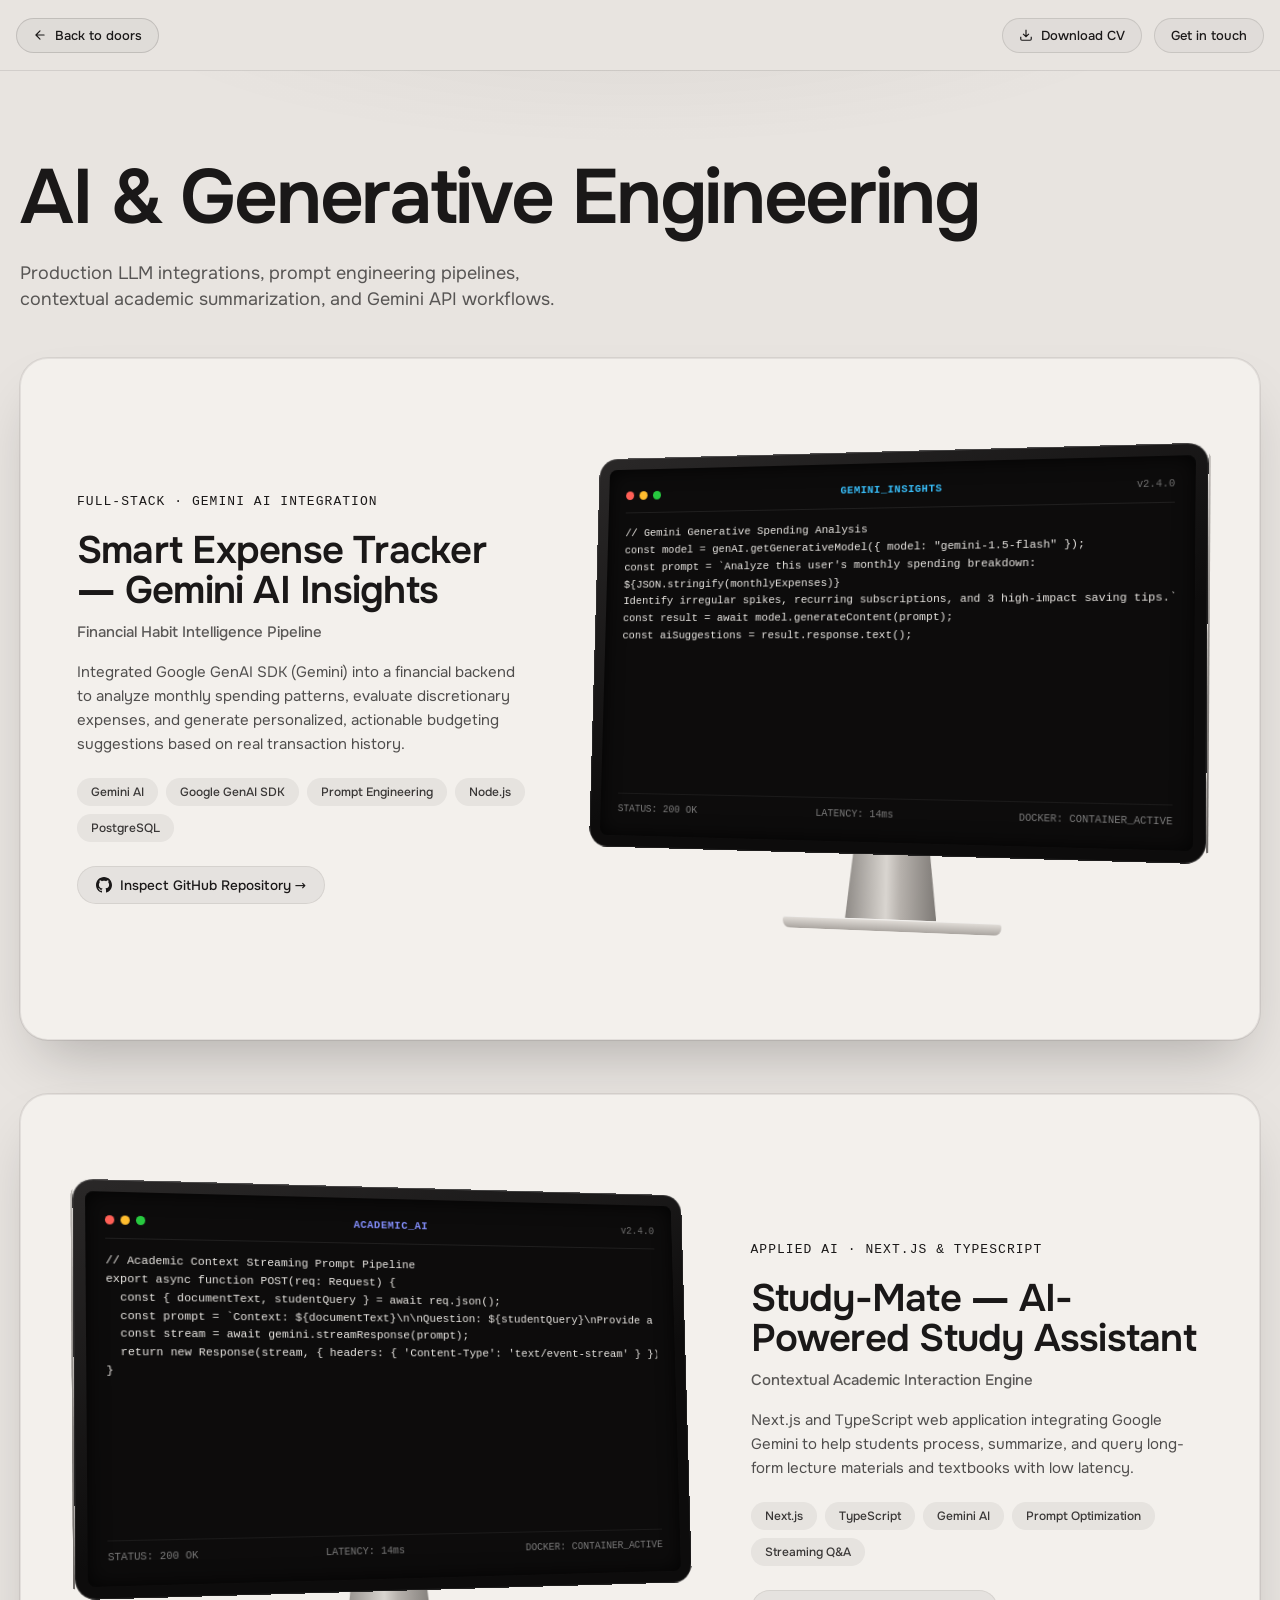
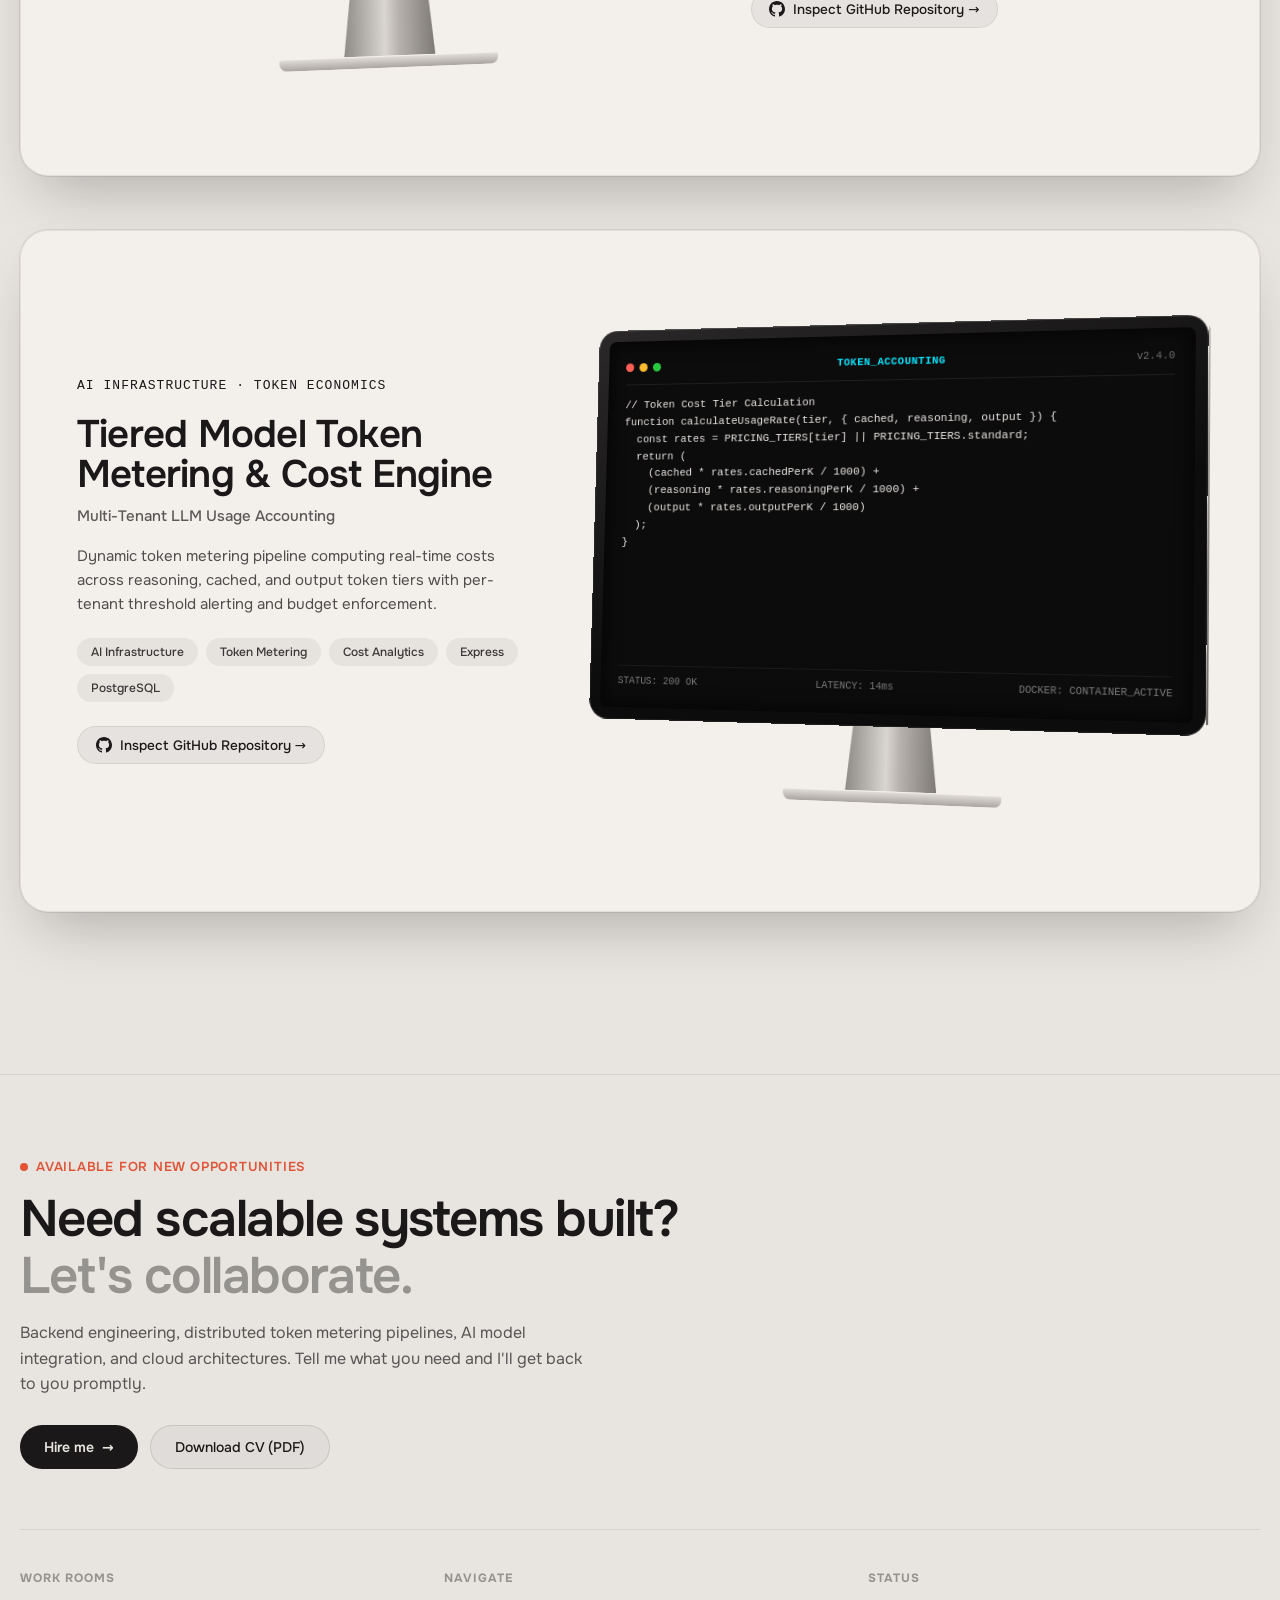
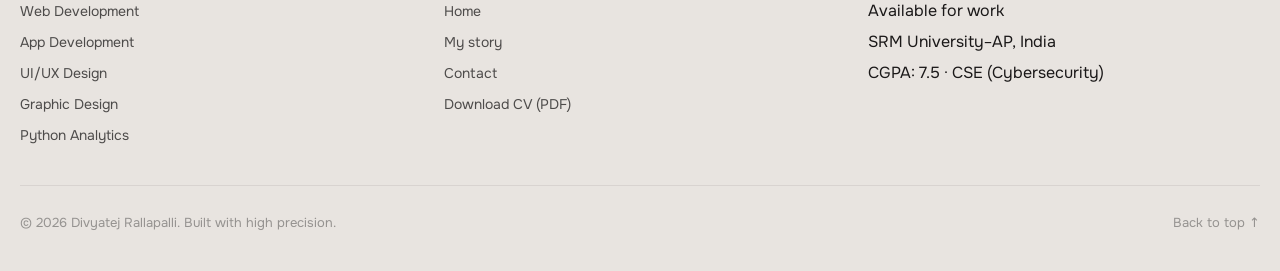
==== commit 7124e467: "revert: remove in-room door switcher and door closing/opening transitions" ====
--- a/app-developer/index.html
+++ b/app-developer/index.html
@@ -13,41 +13,10 @@
 body{background:transparent;overflow-x:hidden}
 .glow{position:fixed;top:0;left:50%;width:100vw;max-width:1400px;height:520px;transform:translateX(-50%);background:radial-gradient(ellipse 60% 40% at 50% 0%,rgba(var(--fg-rgb),.05),transparent 70%);pointer-events:none;z-index:0}
 .shell{max-width:88rem;margin:0 auto;padding-inline:max(20px,env(safe-area-inset-left)) max(20px,env(safe-area-inset-right))}
-
-/* Top Navigation Bar with Small & Simple Door Switcher */
-.rn{position:sticky;top:0;z-index:50;background:var(--bg);box-shadow:0 1px 0 rgba(var(--fg-rgb),.1);transition:background .35s ease,box-shadow .35s ease}
-.rn__in{max-width:88rem;margin:0 auto;display:flex;align-items:center;justify-content:space-between;gap:1rem;padding:0.8rem max(20px,env(safe-area-inset-right)) 0.8rem max(20px,env(safe-area-inset-left))}
-.rn__left{display:flex;align-items:center;gap:1.2rem}
-.rn__back{display:inline-flex;align-items:center;gap:.5rem;padding:.45rem .95rem;border-radius:999px;font-size:13px;font-weight:600;border:1px solid rgba(var(--fg-rgb),.15);background:rgba(var(--fg-rgb),.04);color:var(--fg);cursor:pointer;text-decoration:none;transition:all .2s ease}
-.rn__back:hover{background:var(--fg);color:var(--bg);transform:translateX(-2px)}
-.rn__back svg{width:14px;height:14px}
-
-/* Compact, Small & Simple Door Switcher Dock */
-.mini-doors-dock{display:inline-flex;align-items:center;gap:5px;padding:3px 5px;border-radius:999px;background:rgba(var(--fg-rgb),0.05);border:1px solid var(--card-line);box-shadow:0 2px 8px rgba(0,0,0,0.03)}
-.mini-door-btn{position:relative;display:inline-flex;align-items:center;justify-content:center;gap:4px;padding:0 8px;height:28px;border-radius:999px;border:1px solid transparent;background:transparent;color:rgba(var(--fg-rgb),0.65);text-decoration:none;font-family:ui-monospace,SFMono-Regular,Consolas,monospace;font-size:11px;font-weight:600;cursor:pointer;transition:all .2s cubic-bezier(0.16,1,0.3,1)}
-.mini-door-btn svg{width:13px;height:13px;opacity:0.75;transition:transform .2s ease,opacity .2s ease}
-.mini-door-btn:hover{color:var(--fg);background:rgba(var(--fg-rgb),0.08);border-color:rgba(var(--fg-rgb),0.12);transform:translateY(-1px)}
-.mini-door-btn:hover svg{opacity:1;transform:scale(1.08)}
-.mini-door-btn.active{color:var(--bg);background:var(--fg);border-color:var(--fg);box-shadow:0 2px 6px rgba(0,0,0,0.18)}
-.mini-door-btn.active svg{opacity:1}
-
-/* Micro-tooltip */
-.mini-door-btn[data-tip]::after{content:attr(data-tip);position:absolute;top:calc(100% + 8px);left:50%;transform:translateX(-50%) translateY(4px);padding:4px 9px;border-radius:6px;background:#141414;color:#f5f3ef;font-family:'Onest',system-ui,sans-serif;font-size:11px;font-weight:500;white-space:nowrap;pointer-events:none;opacity:0;visibility:hidden;transition:opacity .15s ease,transform .15s ease;z-index:100;box-shadow:0 4px 12px rgba(0,0,0,0.35);border:1px solid rgba(255,255,255,0.1)}
-.mini-door-btn[data-tip]:hover::after{opacity:1;visibility:visible;transform:translateX(-50%) translateY(0)}
-
-.rn__right{display:flex;align-items:center;gap:.65rem}
-.chip{display:inline-flex;align-items:center;gap:.45rem;padding:.45rem .95rem;border-radius:999px;font-size:13px;font-weight:500;border:1px solid rgba(var(--fg-rgb),.12);background:rgba(var(--fg-rgb),.03);color:var(--fg);text-decoration:none;transition:all .2s}
-.chip:hover{background:rgba(var(--fg-rgb),.08);transform:translateY(-1px)}
-
-/* Lead Section */
-.lead{padding:clamp(36px,6vh,72px) 0 clamp(20px,3.5vh,40px);position:relative;z-index:1}
-.lead__top{display:flex;align-items:center;justify-content:space-between;flex-wrap:wrap;gap:1rem;margin-bottom:14px}
-.lead__door-tag{display:inline-flex;align-items:center;gap:6px;font-size:12px;font-weight:600;text-transform:uppercase;letter-spacing:0.08em;color:var(--accent)}
-.lead h1{font-size:clamp(36px,5.5vw,76px);font-weight:600;letter-spacing:-.03em;line-height:1.02;margin-bottom:14px}
-.lead p{font-size:clamp(16px,1.3vw,20px);line-height:1.45;color:rgba(var(--fg-rgb),.7);max-width:52ch}
-
-/* Stacked Project Cards */
-.stack{position:relative;z-index:1;padding-bottom:6vh}
+.lead{padding:clamp(60px,10vh,110px) 0 clamp(36px,5vh,64px);position:relative;z-index:1}
+.lead h1{font-size:clamp(40px,6vw,84px);font-weight:600;letter-spacing:-.03em;line-height:1;margin-bottom:24px}
+.lead p{font-size:clamp(17px,1.4vw,22px);line-height:1.45;color:rgba(var(--fg-rgb),.7);max-width:48ch}
+.stack{position:relative;z-index:1;padding-bottom:12vh}
 .card{position:sticky;top:calc(var(--nav-h,72px) + 16px + var(--i) * 14px);margin-bottom:6vh;border-radius:28px;background:var(--card);
   box-shadow:0 30px 60px -20px rgba(0,0,0,.25),0 0 0 1px var(--card-line);
   border:1px solid var(--card-line);transform-origin:50% 0;will-change:transform;overflow:hidden}
@@ -59,13 +28,15 @@
 }
 .card__dim{position:absolute;inset:0;background:#000;opacity:0;pointer-events:none;border-radius:inherit;transition:opacity .25s ease}
 .card__meta{display:flex;align-items:center;gap:12px;margin-bottom:22px;font-family:ui-monospace,'SF Mono',Consolas,monospace;font-size:13px;letter-spacing:.08em;text-transform:uppercase}
+.card__meta .no{color:rgba(var(--fg-rgb),.4)}
+.card__meta i{width:22px;height:1px;background:currentColor;opacity:.5}
 .card h2{font-size:clamp(28px,3vw,42px);font-weight:600;letter-spacing:-.02em;line-height:1.06;margin-bottom:10px}
 .card .sub{font-size:15px;font-weight:500;color:rgba(var(--fg-rgb),.7);margin-bottom:18px}
 .card .desc{font-size:15px;line-height:1.6;color:rgba(var(--fg-rgb),.75);max-width:44ch;margin-bottom:22px}
 .tags{display:flex;flex-wrap:wrap;gap:8px;list-style:none;margin-bottom:8px}
 .tags li{font-size:12px;font-weight:500;padding:6px 14px;border-radius:999px;background:rgba(var(--fg-rgb),.06);color:rgba(var(--fg-rgb),.85)}
 
-/* 3D Monitor */
+/* 3D Monitor Frame */
 .stage{position:relative;perspective:1900px;perspective-origin:50% 40%;padding:10px 0 28px}
 .mon{position:relative;transform-style:preserve-3d;transform:rotateY(-15deg) rotateX(4deg);transition:transform 1.2s cubic-bezier(.16,1,.3,1);margin-inline:auto;width:100%;max-width:680px}
 .card.flip .mon{transform:rotateY(15deg) rotateX(4deg)}
@@ -85,35 +56,14 @@
 /* Critical Fix: Ensure card content and stage are ALWAYS visible, never invisible */
 .card .card__info>*, .card .stage{opacity:1 !important; transform:none !important;}
 
-/* Bottom Room Transition Navigator */
-.room-nav{position:relative;z-index:2;margin:4rem 0 6rem;display:grid;grid-template-columns:1fr auto 1fr;align-items:center;gap:1.5rem;padding:2rem;border-radius:24px;background:var(--card);border:1px solid var(--card-line);box-shadow:0 20px 40px -15px rgba(0,0,0,0.06)}
-@media (max-width:768px){.room-nav{grid-template-columns:1fr;gap:1rem}}
-.rnc{display:flex;flex-direction:column;gap:0.35rem;text-decoration:none;padding:1rem 1.25rem;border-radius:16px;background:rgba(var(--fg-rgb),0.03);border:1px solid transparent;cursor:pointer;transition:all .2s ease}
-.rnc:hover{background:rgba(var(--fg-rgb),0.06);border-color:var(--card-line);transform:translateY(-2px)}
-.rnc.next{align-items:flex-end;text-align:right}
-.rnc-dir{font-size:12px;font-weight:600;text-transform:uppercase;letter-spacing:0.06em;color:var(--accent)}
-.rnc-title{font-size:16px;font-weight:600;color:var(--fg)}
-.rnc-sub{font-size:13px;color:rgba(var(--fg-rgb),0.6)}
-.room-nav-all{display:inline-flex;align-items:center;justify-content:center;gap:0.5rem;padding:0.75rem 1.25rem;border-radius:999px;font-size:13px;font-weight:600;color:var(--fg);background:rgba(var(--fg-rgb),0.06);border:1px solid var(--card-line);text-decoration:none;transition:all .2s}
-.room-nav-all:hover{background:var(--fg);color:var(--bg)}
-
-/* ==========================================================================
-   CINEMATIC 3D DOOR CLOSE & OPEN TRANSITION OVERLAY
-   ========================================================================== */
-.door-transit{position:fixed;inset:0;z-index:99999;background:#080706;display:flex;flex-direction:column;align-items:center;justify-content:center;perspective:1400px;perspective-origin:50% 50%;opacity:0;visibility:hidden;pointer-events:none;transition:opacity .24s ease,visibility .24s ease}
-.door-transit.active{opacity:1;visibility:visible;pointer-events:auto}
-.dt-stage{position:relative;width:min(72vw,300px);aspect-ratio:1 / 1.75;transform-style:preserve-3d;transition:transform .45s cubic-bezier(0.16,1,0.3,1)}
-.dt-frame{position:absolute;inset:0;border-radius:150px 150px 0 0;background:#161514;box-shadow:0 30px 80px rgba(0,0,0,.9),inset 0 0 0 9px #252220,inset 0 0 0 11px rgba(0,0,0,.8);overflow:visible;transform-style:preserve-3d}
-.dt-interior{position:absolute;inset:11px 11px 0 11px;border-radius:139px 139px 0 0;background:radial-gradient(circle at 50% 35%,rgba(255,242,216,1) 0%,rgba(227,83,54,.5) 45%,#080808 100%);overflow:hidden;box-shadow:inset 0 0 35px rgba(0,0,0,.95)}
-.dt-beam{position:absolute;inset:-120px -80px 0 -80px;background:radial-gradient(ellipse at 50% 50%,rgba(255,255,255,.4) 0%,transparent 70%);opacity:0;transform:translateZ(60px);pointer-events:none;transition:opacity .35s ease}
-.dt-door{position:absolute;inset:11px 11px 0 11px;border-radius:139px 139px 0 0;transform-origin:0% 50%;transform-style:preserve-3d;transform:rotateY(-75deg);background:linear-gradient(135deg,#2e2a28 0%,#1c1a19 60%,#11100f 100%);box-shadow:inset 0 0 0 2px rgba(255,255,255,.08),inset -3px 0 10px rgba(0,0,0,.6),10px 0 35px rgba(0,0,0,.7);transition:transform .4s cubic-bezier(0.2,0.9,0.3,1)}
-.dt-flute{position:absolute;inset:16px 16px 20px 16px;border-radius:123px 123px 5px 5px;background:repeating-linear-gradient(90deg,rgba(255,255,255,.04) 0px,rgba(255,255,255,.01) 5px,rgba(0,0,0,.25) 10px);box-shadow:inset 0 0 0 1px rgba(0,0,0,.5),inset 0 2px 6px rgba(0,0,0,.6)}
-.dt-plate{position:absolute;top:32%;left:50%;transform:translate(-50%,-50%);width:72%;padding:8px 10px;border-radius:5px;background:linear-gradient(160deg,#efdfb2 0%,#c9a866 28%,#e3cc92 48%,#a98747 72%,#d2b67a 100%);box-shadow:0 4px 12px rgba(0,0,0,.6),inset 0 1px 0 rgba(255,255,255,.7);text-align:center;font-family:ui-monospace,SFMono-Regular,monospace;font-size:12px;font-weight:700;letter-spacing:.12em;color:#2b2112;text-transform:uppercase}
-.dt-handle{position:absolute;right:12px;top:60%;width:13px;height:13px;border-radius:50%;background:radial-gradient(circle at 35% 35%,#fff6dc,#b8934c);box-shadow:0 2px 6px rgba(0,0,0,.6)}
-.dt-lever{position:absolute;right:4px;top:4px;width:28px;height:6px;border-radius:3px;background:linear-gradient(180deg,#fff5d6 0%,#c39d55 50%,#5c4119 100%);transform-origin:24px 50%;box-shadow:0 3px 6px rgba(0,0,0,.4);transition:transform .18s ease}
-.dt-caption{margin-top:28px;text-align:center;transition:opacity .2s ease}
-.dt-status{font-size:11px;font-weight:600;text-transform:uppercase;letter-spacing:.14em;color:var(--accent);margin-bottom:6px}
-.dt-title{font-size:20px;font-weight:600;color:#f3f0ec;letter-spacing:-.02em}
+/* Navigation Bar */
+.rn{position:sticky;top:0;z-index:40;background:var(--bg);box-shadow:0 1px 0 rgba(var(--fg-rgb),.1)}
+.rn__in{max-width:88rem;margin:0 auto;display:flex;align-items:center;justify-content:space-between;gap:1.5rem;padding:1.1rem max(16px,env(safe-area-inset-right)) 1.1rem max(16px,env(safe-area-inset-left))}
+.rn__back{display:inline-flex;align-items:center;gap:.5rem;padding:.5rem 1rem;border-radius:999px;font-size:13px;font-weight:500;border:1px solid rgba(var(--fg-rgb),.15);background:rgba(var(--fg-rgb),.04);color:var(--fg);cursor:pointer;text-decoration:none;transition:background .2s,color .2s}
+.rn__back:hover{background:var(--fg);color:var(--bg)}
+.rn__back svg{width:14px;height:14px}
+.rn__right{display:flex;align-items:center;gap:.75rem}
+.chip{display:inline-flex;align-items:center;gap:.5rem;padding:.5rem 1rem;border-radius:999px;font-size:13px;font-weight:500;border:1px solid rgba(var(--fg-rgb),.12);background:rgba(var(--fg-rgb),.03);color:var(--fg);text-decoration:none}
 
 /* Footer */
 .sf{padding:80px 0 40px;background:var(--bg);border-top:1px solid var(--card-line);position:relative;z-index:1}
@@ -136,88 +86,30 @@
 </head>
 <body>
 <div class="glow"></div>
-
-<!-- Top Sticky Navbar with Small & Simple Door Switcher -->
 <header class="rn">
   <div class="rn__in">
-    <div class="rn__left">
-      <a href="../#doors" class="rn__back" title="Back to doors">
-        <svg viewBox="0 0 24 24" fill="none" stroke="currentColor" stroke-width="2" stroke-linecap="round" stroke-linejoin="round"><path d="M19 12H5M12 19l-7-7 7-7"/></svg>
-        <span>Back to doors</span>
-      </a>
-      <div class="mini-doors-dock" role="navigation" aria-label="Switch door">
-        
-      <button type="button" class="mini-door-btn" data-door-slug="web-developer" data-door-idx="0" data-door-name="Backend &amp; Cloud Systems" data-tip="01. Backend &amp; Cloud" >
-        <svg width="13" height="13" viewBox="0 0 24 24" fill="none" stroke="currentColor" stroke-width="2" stroke-linecap="round" stroke-linejoin="round" aria-hidden="true"><path d="M18 20V6a2 2 0 0 0-2-2H8a2 2 0 0 0-2 2v14"/><path d="M2 20h20"/><circle cx="14" cy="12" r="1" fill="currentColor"/></svg>
-        <span>01</span>
-      </button>
-      <button type="button" class="mini-door-btn active" data-door-slug="app-developer" data-door-idx="1" data-door-name="AI &amp; Generative Engineering" data-tip="02. AI &amp; Generative" aria-current="page">
-        <svg width="13" height="13" viewBox="0 0 24 24" fill="none" stroke="currentColor" stroke-width="2" stroke-linecap="round" stroke-linejoin="round" aria-hidden="true"><path d="M18 20V6a2 2 0 0 0-2-2H8a2 2 0 0 0-2 2v14"/><path d="M2 20h20"/><circle cx="14" cy="12" r="1" fill="currentColor"/></svg>
-        <span>02</span>
-      </button>
-      <button type="button" class="mini-door-btn" data-door-slug="ui-ux-designer" data-door-idx="2" data-door-name="Full-Stack Web Systems" data-tip="03. Full-Stack Web" >
-        <svg width="13" height="13" viewBox="0 0 24 24" fill="none" stroke="currentColor" stroke-width="2" stroke-linecap="round" stroke-linejoin="round" aria-hidden="true"><path d="M18 20V6a2 2 0 0 0-2-2H8a2 2 0 0 0-2 2v14"/><path d="M2 20h20"/><circle cx="14" cy="12" r="1" fill="currentColor"/></svg>
-        <span>03</span>
-      </button>
-      <button type="button" class="mini-door-btn" data-door-slug="graphic-designer" data-door-idx="3" data-door-name="Applied Systems Architecture" data-tip="04. System Architecture" >
-        <svg width="13" height="13" viewBox="0 0 24 24" fill="none" stroke="currentColor" stroke-width="2" stroke-linecap="round" stroke-linejoin="round" aria-hidden="true"><path d="M18 20V6a2 2 0 0 0-2-2H8a2 2 0 0 0-2 2v14"/><path d="M2 20h20"/><circle cx="14" cy="12" r="1" fill="currentColor"/></svg>
-        <span>04</span>
-      </button>
-      <button type="button" class="mini-door-btn" data-door-slug="photographer" data-door-idx="4" data-door-name="Python Core &amp; Analytics" data-tip="05. Python Analytics" >
-        <svg width="13" height="13" viewBox="0 0 24 24" fill="none" stroke="currentColor" stroke-width="2" stroke-linecap="round" stroke-linejoin="round" aria-hidden="true"><path d="M18 20V6a2 2 0 0 0-2-2H8a2 2 0 0 0-2 2v14"/><path d="M2 20h20"/><circle cx="14" cy="12" r="1" fill="currentColor"/></svg>
-        <span>05</span>
-      </button>
-      </div>
-    </div>
+    <a href="../#doors" class="rn__back" title="Back to doors">
+      <svg viewBox="0 0 24 24" fill="none" stroke="currentColor" stroke-width="2" stroke-linecap="round" stroke-linejoin="round"><path d="M19 12H5M12 19l-7-7 7-7"/></svg>
+      <span>Back to doors</span>
+    </a>
     <div class="rn__right">
       <a href="../assets/resumedt.pdf" download="Divyatej_Rallapalli_CV.pdf" target="_blank" rel="noopener noreferrer" class="chip">
         <svg width="14" height="14" viewBox="0 0 24 24" fill="none" stroke="currentColor" stroke-width="2"><path d="M21 15v4a2 2 0 0 1-2 2H5a2 2 0 0 1-2-2v-4M7 10l5 5 5-5M12 15V3"/></svg>
         <span>Download CV</span>
       </a>
       <a href="../#contact" class="chip">
-        <span>Contact</span>
+        <span>Get in touch</span>
       </a>
     </div>
   </div>
 </header>
 
 <main class="shell">
-  <!-- Lead Section -->
   <section class="lead">
-    <div class="lead__top">
-      <span class="lead__door-tag">
-        <svg width="14" height="14" viewBox="0 0 24 24" fill="none" stroke="currentColor" stroke-width="2" stroke-linecap="round" stroke-linejoin="round"><path d="M18 20V6a2 2 0 0 0-2-2H8a2 2 0 0 0-2 2v14"/><path d="M2 20h20"/><circle cx="14" cy="12" r="1" fill="currentColor"/></svg>
-        Door 02 of 05
-      </span>
-      <div class="mini-doors-dock" style="background:rgba(var(--fg-rgb),0.035)">
-        
-      <button type="button" class="mini-door-btn" data-door-slug="web-developer" data-door-idx="0" data-door-name="Backend &amp; Cloud Systems" data-tip="01. Backend &amp; Cloud" >
-        <svg width="13" height="13" viewBox="0 0 24 24" fill="none" stroke="currentColor" stroke-width="2" stroke-linecap="round" stroke-linejoin="round" aria-hidden="true"><path d="M18 20V6a2 2 0 0 0-2-2H8a2 2 0 0 0-2 2v14"/><path d="M2 20h20"/><circle cx="14" cy="12" r="1" fill="currentColor"/></svg>
-        <span>01</span>
-      </button>
-      <button type="button" class="mini-door-btn active" data-door-slug="app-developer" data-door-idx="1" data-door-name="AI &amp; Generative Engineering" data-tip="02. AI &amp; Generative" aria-current="page">
-        <svg width="13" height="13" viewBox="0 0 24 24" fill="none" stroke="currentColor" stroke-width="2" stroke-linecap="round" stroke-linejoin="round" aria-hidden="true"><path d="M18 20V6a2 2 0 0 0-2-2H8a2 2 0 0 0-2 2v14"/><path d="M2 20h20"/><circle cx="14" cy="12" r="1" fill="currentColor"/></svg>
-        <span>02</span>
-      </button>
-      <button type="button" class="mini-door-btn" data-door-slug="ui-ux-designer" data-door-idx="2" data-door-name="Full-Stack Web Systems" data-tip="03. Full-Stack Web" >
-        <svg width="13" height="13" viewBox="0 0 24 24" fill="none" stroke="currentColor" stroke-width="2" stroke-linecap="round" stroke-linejoin="round" aria-hidden="true"><path d="M18 20V6a2 2 0 0 0-2-2H8a2 2 0 0 0-2 2v14"/><path d="M2 20h20"/><circle cx="14" cy="12" r="1" fill="currentColor"/></svg>
-        <span>03</span>
-      </button>
-      <button type="button" class="mini-door-btn" data-door-slug="graphic-designer" data-door-idx="3" data-door-name="Applied Systems Architecture" data-tip="04. System Architecture" >
-        <svg width="13" height="13" viewBox="0 0 24 24" fill="none" stroke="currentColor" stroke-width="2" stroke-linecap="round" stroke-linejoin="round" aria-hidden="true"><path d="M18 20V6a2 2 0 0 0-2-2H8a2 2 0 0 0-2 2v14"/><path d="M2 20h20"/><circle cx="14" cy="12" r="1" fill="currentColor"/></svg>
-        <span>04</span>
-      </button>
-      <button type="button" class="mini-door-btn" data-door-slug="photographer" data-door-idx="4" data-door-name="Python Core &amp; Analytics" data-tip="05. Python Analytics" >
-        <svg width="13" height="13" viewBox="0 0 24 24" fill="none" stroke="currentColor" stroke-width="2" stroke-linecap="round" stroke-linejoin="round" aria-hidden="true"><path d="M18 20V6a2 2 0 0 0-2-2H8a2 2 0 0 0-2 2v14"/><path d="M2 20h20"/><circle cx="14" cy="12" r="1" fill="currentColor"/></svg>
-        <span>05</span>
-      </button>
-      </div>
-    </div>
     <h1>AI &amp; Generative Engineering</h1>
     <p>Production LLM integrations, prompt engineering pipelines, contextual academic summarization, and Gemini API workflows.</p>
   </section>
 
-  <!-- Project Cards Stack -->
   <section class="stack" id="stack" aria-label="Projects">
     
     <article class="card seen on" style="--i:0" aria-labelledby="p0">
@@ -378,44 +270,7 @@
       <div class="card__dim"></div>
     </article>
   </section>
-
-  <!-- Bottom Previous / Next Room Transition Navigator -->
-  <nav class="room-nav" aria-label="Adjacent rooms">
-    <div class="rnc prev" data-door-slug="web-developer" data-door-idx="0" data-door-name="Backend &amp; Cloud Systems" title="Go to Backend &amp; Cloud Systems">
-      <span class="rnc-dir">← Previous Door (01)</span>
-      <span class="rnc-title">Backend &amp; Cloud Systems</span>
-      <span class="rnc-sub">Distributed systems, token metering, and microservices</span>
-    </div>
-    <a href="../#doors" class="room-nav-all" title="View all 5 doors">
-      <svg width="16" height="16" viewBox="0 0 24 24" fill="none" stroke="currentColor" stroke-width="2"><path d="M3 3h7v7H3zM14 3h7v7h-7zM14 14h7v7h-7zM3 14h7v7H3z"/></svg>
-      <span>All 5 Doors</span>
-    </a>
-    <div class="rnc next" data-door-slug="ui-ux-designer" data-door-idx="2" data-door-name="Full-Stack Web Systems" title="Go to Full-Stack Web Systems">
-      <span class="rnc-dir">Next Door (03) →</span>
-      <span class="rnc-title">Full-Stack Web Systems</span>
-      <span class="rnc-sub">Modern interfaces, dashboards, and design ergonomics</span>
-    </div>
-  </nav>
 </main>
-
-<!-- 3D Door Closing & Opening Transition Overlay -->
-<div class="door-transit" id="doorTransit" aria-hidden="true">
-  <div class="dt-stage" id="dtStage">
-    <div class="dt-frame">
-      <div class="dt-interior"></div>
-      <div class="dt-beam" id="dtBeam"></div>
-      <div class="dt-door" id="dtDoor">
-        <div class="dt-flute"></div>
-        <div class="dt-plate" id="dtPlate">02 · AI &amp; Generative</div>
-        <div class="dt-handle"><div class="dt-lever" id="dtLever"></div></div>
-      </div>
-    </div>
-  </div>
-  <div class="dt-caption">
-    <p class="dt-status" id="dtStatus">Closing Door 02...</p>
-    <h3 class="dt-title" id="dtTitle">AI &amp; Generative Engineering</h3>
-  </div>
-</div>
 
 <footer class="sf">
   <div class="sf__in">
@@ -427,7 +282,7 @@
       <a href="../assets/resumedt.pdf" download="Divyatej_Rallapalli_CV.pdf" class="chip" style="font-size: 14px; padding: 12px 24px;">Download CV (PDF)</a>
     </div>
     <div class="sf__cols">
-      <div><h3>All Doors</h3><ul><li><a href="../web-developer/">01. Backend & Cloud</a></li><li><a href="../app-developer/">02. AI & Generative</a></li><li><a href="../ui-ux-designer/">03. Full-Stack Web</a></li><li><a href="../graphic-designer/">04. System Architecture</a></li><li><a href="../photographer/">05. Python Analytics</a></li></ul></div>
+      <div><h3>Work Rooms</h3><ul><li><a href="../web-developer/">Web Development</a></li><li><a href="../app-developer/">App Development</a></li><li><a href="../ui-ux-designer/">UI/UX Design</a></li><li><a href="../graphic-designer/">Graphic Design</a></li><li><a href="../photographer/">Python Analytics</a></li></ul></div>
       <div><h3>Navigate</h3><ul><li><a href="../">Home</a></li><li><a href="../#about">My story</a></li><li><a href="../#contact">Contact</a></li><li><a href="../assets/resumedt.pdf" download="Divyatej_Rallapalli_CV.pdf">Download CV (PDF)</a></li></ul></div>
       <div><h3>Status</h3><ul><li>Available for work</li><li>SRM University–AP, India</li><li>CGPA: 7.5 · CSE (Cybersecurity)</li></ul></div>
     </div>
@@ -436,7 +291,7 @@
 </footer>
 
 <script>
-// Theme synchronization
+// Keep theme in sync with parent page or localStorage
 try {
   const m = localStorage.getItem('tej-mode') || (window.matchMedia('(prefers-color-scheme: dark)').matches ? 'dark' : 'light');
   if (m === 'dark') document.documentElement.dataset.mode = 'dark';
@@ -462,126 +317,6 @@
 }
 window.addEventListener('scroll', updateStack, { passive: true });
 updateStack();
-
-// ==========================================================================
-// CINEMATIC 3D DOOR CLOSE & OPEN TRANSITION LOGIC
-// ==========================================================================
-const transit = document.getElementById('doorTransit');
-const dtStage = document.getElementById('dtStage');
-const dtDoor = document.getElementById('dtDoor');
-const dtBeam = document.getElementById('dtBeam');
-const dtLever = document.getElementById('dtLever');
-const dtPlate = document.getElementById('dtPlate');
-const dtStatus = document.getElementById('dtStatus');
-const dtTitle = document.getElementById('dtTitle');
-
-let isTransitioning = false;
-
-function switchDoorWithAnimation(targetSlug, targetIndex, targetName) {
-  if (isTransitioning) return;
-  if (targetIndex === 1) return; // already here
-  isTransitioning = true;
-
-  // 1. Activate Overlay
-  transit.classList.add('active');
-  dtStage.style.transform = 'scale(1)';
-  
-  // Start with current door swung open inward
-  dtDoor.style.transition = 'none';
-  dtDoor.style.transform = 'rotateY(-75deg)';
-  dtBeam.style.opacity = '1';
-  dtPlate.textContent = '02 · AI &amp; Generative';
-  dtStatus.textContent = 'Closing Door 02...';
-  dtTitle.textContent = 'AI &amp; Generative Engineering';
-
-  requestAnimationFrame(() => {
-    // Phase 1: Swing CURRENT door SHUT (Close animation)
-    dtDoor.style.transition = 'transform 0.38s cubic-bezier(0.2, 0.9, 0.3, 1)';
-    dtDoor.style.transform = 'rotateY(0deg)';
-    dtBeam.style.opacity = '0';
-
-    // Phase 2: After door closes, switch plate & label to TARGET door
-    setTimeout(() => {
-      dtStatus.textContent = 'Opening Door 0' + (targetIndex + 1) + '...';
-      dtTitle.textContent = targetName;
-      dtPlate.textContent = '0' + (targetIndex + 1) + ' · ' + targetSlug.replace(/-/g, ' ').toUpperCase();
-
-      // Lever press animation
-      dtLever.style.transform = 'rotate(14deg)';
-
-      // Phase 3: Swing TARGET door OPEN and zoom through!
-      setTimeout(() => {
-        dtLever.style.transform = 'rotate(0deg)';
-        dtDoor.style.transition = 'transform 0.42s cubic-bezier(0.16, 1, 0.3, 1)';
-        dtDoor.style.transform = 'rotateY(-78deg)';
-        dtBeam.style.opacity = '1';
-        dtStage.style.transform = 'translateZ(120px) scale(1.15)';
-
-        // Phase 4: Navigate to new room
-        setTimeout(() => {
-          window.location.href = '../' + targetSlug + '/?enter=1';
-        }, 360);
-      }, 140);
-    }, 400);
-  });
-}
-
-// Attach to all door switcher buttons
-document.querySelectorAll('[data-door-slug]').forEach(btn => {
-  btn.addEventListener('click', (e) => {
-    e.preventDefault();
-    const slug = btn.getAttribute('data-door-slug');
-    const idx = parseInt(btn.getAttribute('data-door-idx'), 10);
-    const name = btn.getAttribute('data-door-name');
-    switchDoorWithAnimation(slug, idx, name);
-  });
-});
-
-// Keyboard shortcuts for door switching (ArrowLeft/Right or numbers 1-5)
-window.addEventListener('keydown', (e) => {
-  if (e.target.tagName === 'INPUT' || e.target.tagName === 'TEXTAREA') return;
-  if (e.key === 'ArrowLeft') {
-    switchDoorWithAnimation('web-developer', 0, 'Backend &amp; Cloud Systems');
-  } else if (e.key === 'ArrowRight') {
-    switchDoorWithAnimation('ui-ux-designer', 2, 'Full-Stack Web Systems');
-  } else if (['1', '2', '3', '4', '5'].includes(e.key)) {
-    const doors = [
-      { slug: 'web-developer', idx: 0, name: 'Backend & Cloud Systems' },
-      { slug: 'app-developer', idx: 1, name: 'AI & Generative Engineering' },
-      { slug: 'ui-ux-designer', idx: 2, name: 'Full-Stack Web Systems' },
-      { slug: 'graphic-designer', idx: 3, name: 'Applied Systems Architecture' },
-      { slug: 'photographer', idx: 4, name: 'Python Core & Analytics' }
-    ];
-    const target = doors[parseInt(e.key, 10) - 1];
-    if (target) switchDoorWithAnimation(target.slug, target.idx, target.name);
-  }
-});
-
-// Arriving entrance animation if navigated with ?enter=1
-if (window.location.search.includes('enter=1')) {
-  transit.classList.add('active');
-  dtDoor.style.transition = 'none';
-  dtDoor.style.transform = 'rotateY(0deg)';
-  dtPlate.textContent = '02 · AI &amp; Generative';
-  dtStatus.textContent = 'Entering Door 02...';
-  dtTitle.textContent = 'AI &amp; Generative Engineering';
-  
-  requestAnimationFrame(() => {
-    setTimeout(() => {
-      dtDoor.style.transition = 'transform 0.45s cubic-bezier(0.16, 1, 0.3, 1)';
-      dtDoor.style.transform = 'rotateY(-78deg)';
-      dtBeam.style.opacity = '1';
-      dtStage.style.transform = 'translateZ(140px) scale(1.2)';
-      setTimeout(() => {
-        transit.style.opacity = '0';
-        setTimeout(() => {
-          transit.classList.remove('active');
-          transit.style.opacity = '';
-        }, 250);
-      }, 350);
-    }, 80);
-  });
-}
 </script>
 </body>
 </html>
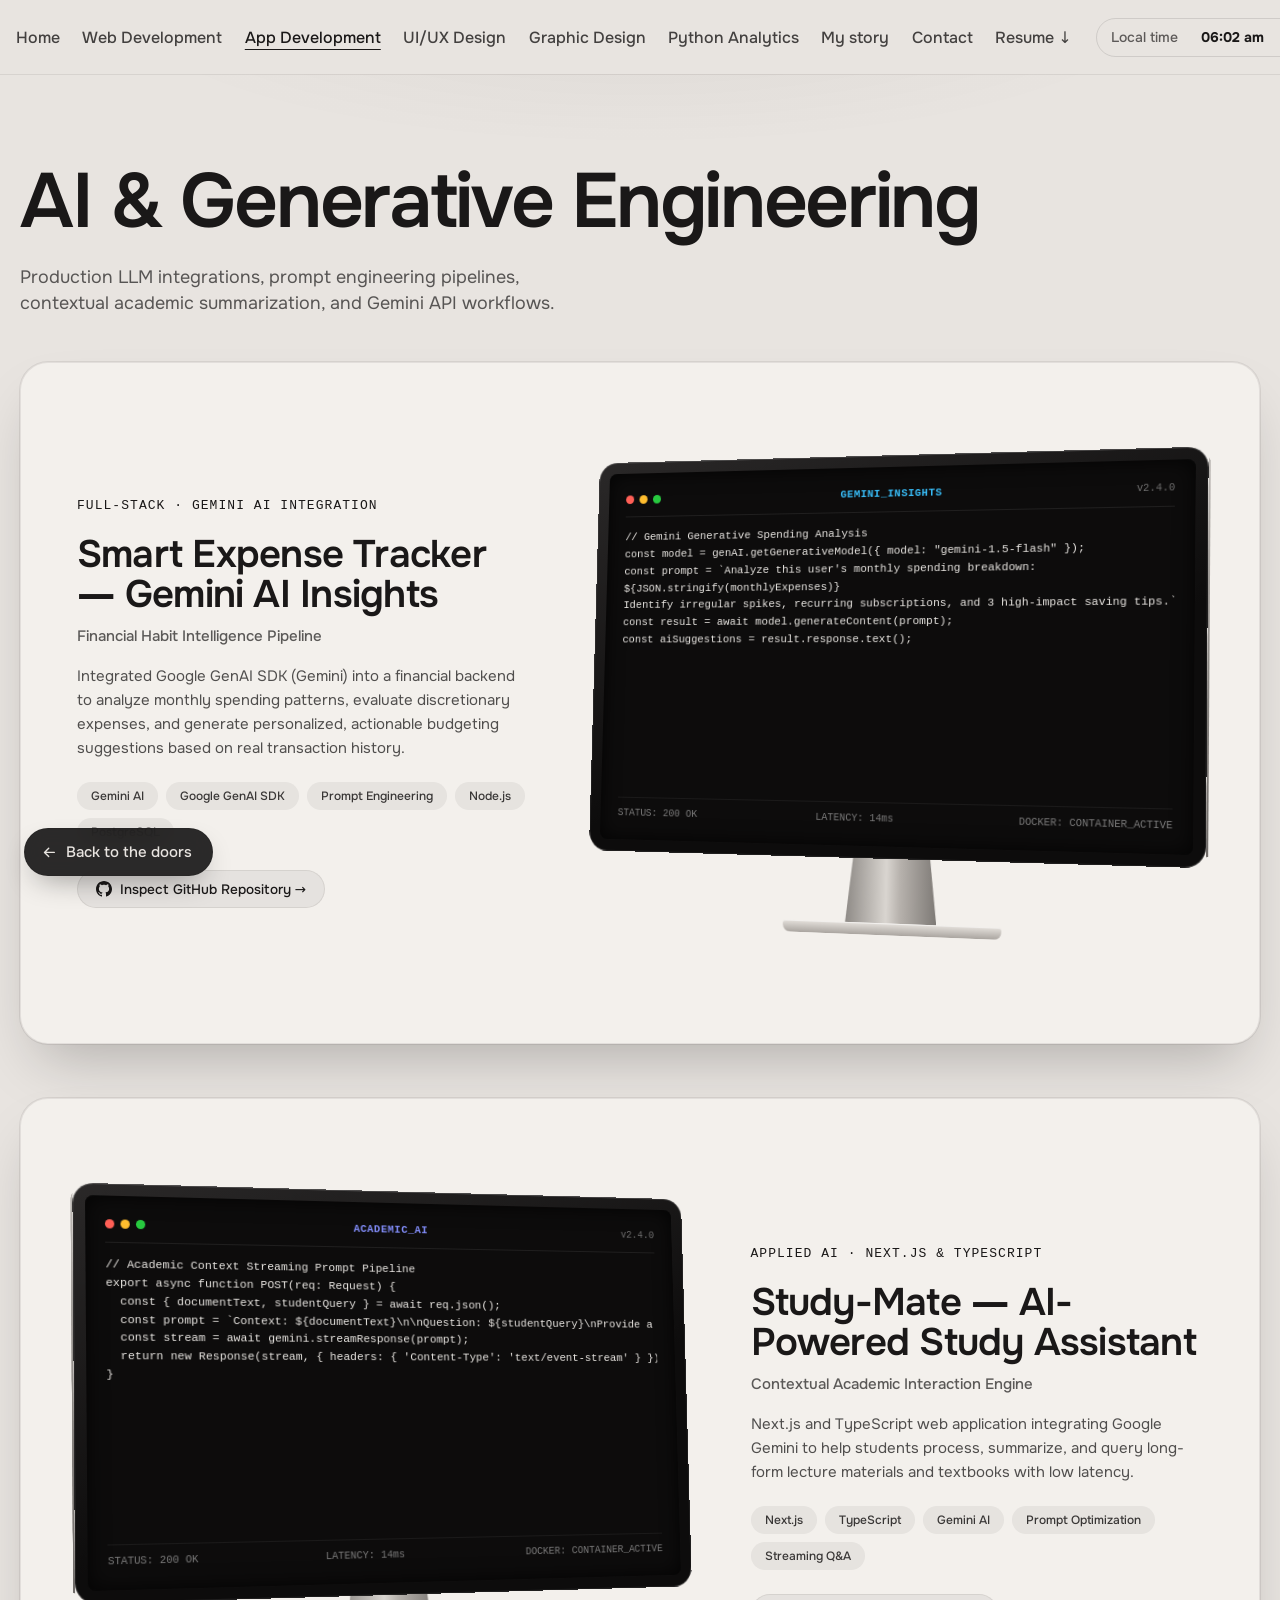
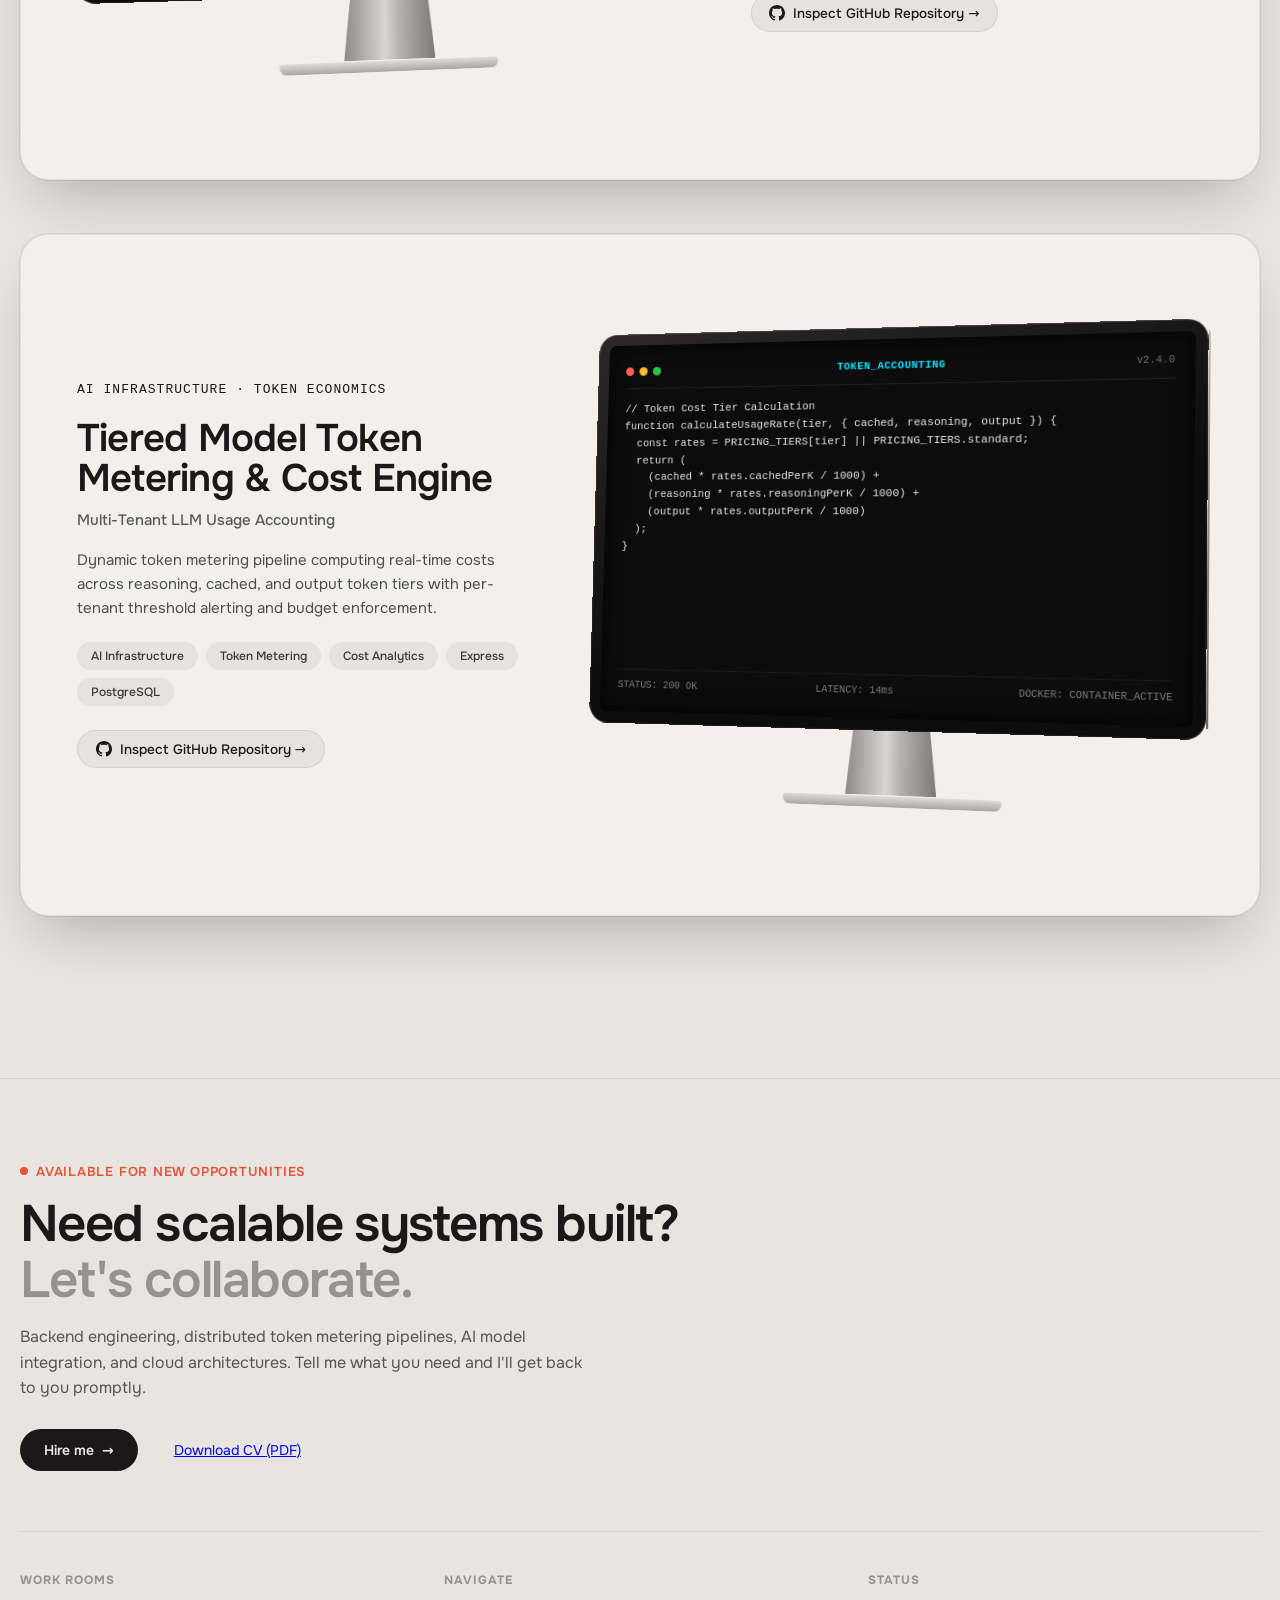
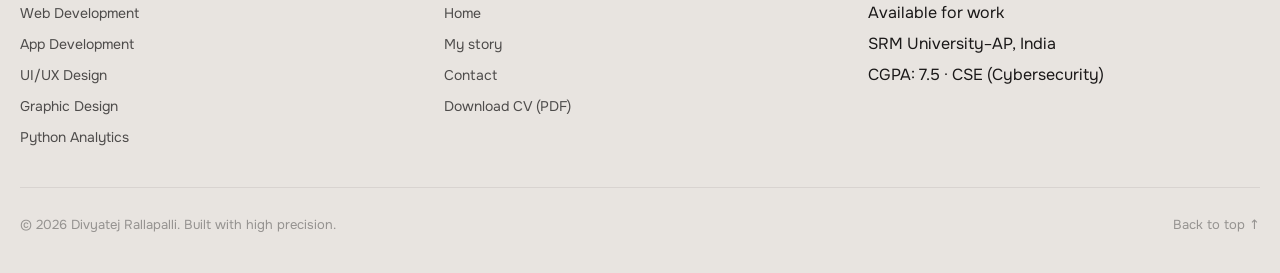
==== commit c7d0bb18: "feat: implement cinematic hallway door-to-door switching animation and header navigation" ====
--- a/app-developer/index.html
+++ b/app-developer/index.html
@@ -57,13 +57,60 @@
 .card .card__info>*, .card .stage{opacity:1 !important; transform:none !important;}
 
 /* Navigation Bar */
-.rn{position:sticky;top:0;z-index:40;background:var(--bg);box-shadow:0 1px 0 rgba(var(--fg-rgb),.1)}
-.rn__in{max-width:88rem;margin:0 auto;display:flex;align-items:center;justify-content:space-between;gap:1.5rem;padding:1.1rem max(16px,env(safe-area-inset-right)) 1.1rem max(16px,env(safe-area-inset-left))}
-.rn__back{display:inline-flex;align-items:center;gap:.5rem;padding:.5rem 1rem;border-radius:999px;font-size:13px;font-weight:500;border:1px solid rgba(var(--fg-rgb),.15);background:rgba(var(--fg-rgb),.04);color:var(--fg);cursor:pointer;text-decoration:none;transition:background .2s,color .2s}
-.rn__back:hover{background:var(--fg);color:var(--bg)}
-.rn__back svg{width:14px;height:14px}
-.rn__right{display:flex;align-items:center;gap:.75rem}
-.chip{display:inline-flex;align-items:center;gap:.5rem;padding:.5rem 1rem;border-radius:999px;font-size:13px;font-weight:500;border:1px solid rgba(var(--fg-rgb),.12);background:rgba(var(--fg-rgb),.03);color:var(--fg);text-decoration:none}
+.rn{position:sticky;top:0;z-index:40;background:var(--bg);box-shadow:0 1px 0 rgba(var(--fg-rgb),.08);transition:background .35s ease,box-shadow .35s ease}
+.rn.stuck{box-shadow:0 1px 0 rgba(var(--fg-rgb),.15)}
+.rn__in{max-width:88rem;margin:0 auto;display:flex;align-items:center;justify-content:space-between;gap:1.5rem;padding:1.1rem max(16px,env(safe-area-inset-right)) 1.1rem max(16px,env(safe-area-inset-left));transition:padding .35s ease}
+.rn nav ul{display:none;list-style:none;margin:0;padding:0;gap:1.4rem;align-items:center;white-space:nowrap}
+.rn nav button{padding:0;border:0;background:none;color:var(--fg);font:inherit;font-size:1rem;font-weight:500;opacity:.8;cursor:pointer;transition:opacity .2s}
+.rn nav button:hover,.rn nav button[aria-current]{opacity:1}
+.rn nav button[aria-current]{text-decoration:underline;text-underline-offset:.35em;text-decoration-thickness:1px}
+.rn__clock{display:flex;align-items:center;gap:.6rem;padding:.6rem .9rem;border-radius:999px;border:1px solid rgba(var(--fg-rgb),.12);font-size:.875rem;font-weight:500;white-space:nowrap}
+.rn__clock span{color:rgba(var(--fg-rgb),.68)}
+.rn__menu{display:inline-flex;align-items:center;justify-content:center;gap:.5rem;height:2.75rem;padding:0 1.05rem 0 .95rem;font:500 .9375rem/1 'Onest',ui-sans-serif,system-ui,sans-serif;border-radius:999px;border:1px solid rgba(var(--fg-rgb),.12);background:none;color:var(--fg);cursor:pointer}
+.rn__menu svg{width:1.1rem;height:1.1rem}
+
+/* Fullscreen Menu on mobile */
+.rn__panel{position:fixed;inset:0;z-index:110;display:flex;flex-direction:column;
+  padding:max(1rem,env(safe-area-inset-top)) max(1.25rem,env(safe-area-inset-right)) max(1.5rem,env(safe-area-inset-bottom)) max(1.25rem,env(safe-area-inset-left));
+  background:var(--bg);color:var(--fg);visibility:hidden;opacity:0;
+  transition:opacity .4s cubic-bezier(.4,0,.2,1),visibility 0s linear .4s}
+.rn.open .rn__panel{visibility:visible;opacity:1;transition-delay:0s}
+.rn__phead{display:flex;align-items:center;justify-content:space-between;min-height:2.75rem;margin-bottom:auto}
+.rn__plbl{font:600 .75rem/1 'Onest',ui-sans-serif,system-ui,sans-serif;letter-spacing:.16em;text-transform:uppercase;color:rgba(var(--fg-rgb),.5)}
+.rn__pclose{display:inline-flex;align-items:center;justify-content:center;width:2.75rem;height:2.75rem;border-radius:999px;
+  border:1px solid rgba(var(--fg-rgb),.14);background:none;color:var(--fg);cursor:pointer}
+.rn__pclose svg{width:1.15rem;height:1.15rem}
+.rn__plist{display:flex;flex-direction:column;justify-content:center;gap:.25rem;padding-block:2rem}
+.rn__plist button{display:block;width:100%;padding:.45rem 0;border:0;background:none;color:var(--fg);
+  font:600 clamp(1.8rem,7vw,2.5rem)/1.1 'Onest',ui-sans-serif,system-ui,sans-serif;letter-spacing:-.03em;text-align:left;cursor:pointer}
+.rn__plist button[aria-current]{color:var(--accent)}
+.rn__pfoot{margin-top:auto;padding-top:1.25rem;border-top:1px solid rgba(var(--fg-rgb),.1);
+  font:500 .8125rem/1.4 'Onest',ui-sans-serif,system-ui,sans-serif;color:rgba(var(--fg-rgb),.55)}
+html.rn-lock{overflow:hidden}
+
+@media (min-width:1100px){
+  .rn nav ul{display:flex}
+  .rn__menu,.rn__panel{display:none!important}
+}
+@media (max-width:1099.98px){
+  .rn nav{display:none}
+  .rn__clock{display:none}
+  .rn__menu{order:99;margin-left:auto}
+}
+
+/* Floating "Back to the doors" pill on bottom left */
+.backd{position:fixed;left:max(1.5rem,env(safe-area-inset-left));bottom:max(1.5rem,calc(env(safe-area-inset-bottom) + 1rem));top:auto;z-index:60;
+  display:inline-flex;align-items:center;gap:.5rem;height:3rem;padding:0 1.25rem 0 1rem;
+  border-radius:999px;border:1px solid rgba(var(--fg-rgb),.15);
+  background:var(--bd-float,rgba(26,24,24,.92));color:var(--bd-floatfg,#E8E4E0);
+  -webkit-backdrop-filter:blur(10px);backdrop-filter:blur(10px);
+  box-shadow:0 12px 30px -12px rgba(0,0,0,.45),0 0 0 1px rgba(255,255,255,.08);
+  font:500 .9375rem/1 'Onest',ui-sans-serif,system-ui,sans-serif;text-decoration:none;cursor:pointer;white-space:nowrap;
+  transition:background .25s ease,transform .25s ease}
+.backd svg{width:1.05rem;height:1.05rem;transition:transform .3s ease}
+.backd:hover{background:var(--bd-float-hover,#000);transform:translateY(-2px)}
+.backd:hover svg{transform:translateX(-3px)}
+html[data-mode="dark"] .backd{--bd-float:rgba(232,228,224,.92);--bd-floatfg:#1A1818;--bd-float-hover:#FFF}
 
 /* Footer */
 .sf{padding:80px 0 40px;background:var(--bg);border-top:1px solid var(--card-line);position:relative;z-index:1}
@@ -86,23 +133,40 @@
 </head>
 <body>
 <div class="glow"></div>
-<header class="rn">
+<header class="rn" id="rn">
   <div class="rn__in">
-    <a href="../#doors" class="rn__back" title="Back to doors">
-      <svg viewBox="0 0 24 24" fill="none" stroke="currentColor" stroke-width="2" stroke-linecap="round" stroke-linejoin="round"><path d="M19 12H5M12 19l-7-7 7-7"/></svg>
-      <span>Back to doors</span>
-    </a>
-    <div class="rn__right">
-      <a href="../assets/resumedt.pdf" download="Divyatej_Rallapalli_CV.pdf" target="_blank" rel="noopener noreferrer" class="chip">
-        <svg width="14" height="14" viewBox="0 0 24 24" fill="none" stroke="currentColor" stroke-width="2"><path d="M21 15v4a2 2 0 0 1-2 2H5a2 2 0 0 1-2-2v-4M7 10l5 5 5-5M12 15V3"/></svg>
-        <span>Download CV</span>
-      </a>
-      <a href="../#contact" class="chip">
-        <span>Get in touch</span>
-      </a>
+    <nav aria-label="Primary">
+      <ul>
+        <li><button data-nav="home">Home</button></li>
+        <li><button data-nav="door:0">Web Development</button></li><li><button data-nav="door:1" aria-current="page">App Development</button></li><li><button data-nav="door:2">UI/UX Design</button></li><li><button data-nav="door:3">Graphic Design</button></li><li><button data-nav="door:4">Python Analytics</button></li>
+        <li><button data-nav="about">My story</button></li>
+        <li><button data-nav="contact">Contact</button></li>
+        <li><a href="../assets/resumedt.pdf" download="Divyatej_Rallapalli_CV.pdf" target="_blank" rel="noopener noreferrer" style="color:inherit;text-decoration:none"><button type="button">Resume ↓</button></a></li>
+      </ul>
+    </nav>
+    <div class="rn__clock" aria-label="Local time"><span>Local time</span>&nbsp;<b data-ftime>—</b>&nbsp;<span class="d">•</span>&nbsp;<span class="d" data-fdate></span></div>
+    <button class="rn__menu" id="rnMenu" aria-expanded="false" aria-controls="rnPanel"><svg aria-hidden="true" focusable="false" viewBox="0 0 24 24" fill="none" stroke="currentColor" stroke-width="2" stroke-linecap="round"><path d="M4 6h16M4 12h16M4 18h16"/></svg><span>Menu</span></button>
+  </div>
+  <div class="rn__panel" id="rnPanel" role="dialog" aria-modal="true" aria-label="Menu">
+    <div class="rn__phead">
+      <span class="rn__plbl">Menu</span>
+      <button class="rn__pclose" id="rnClose" aria-label="Close menu"><svg aria-hidden="true" focusable="false" viewBox="0 0 24 24" fill="none" stroke="currentColor" stroke-width="2" stroke-linecap="round"><path d="M18 6 6 18M6 6l12 12"/></svg></button>
     </div>
+    <div class="rn__plist">
+      <button data-nav="home">Home</button>
+      <button data-nav="door:0">Web Development</button><button data-nav="door:1" aria-current="page">App Development</button><button data-nav="door:2">UI/UX Design</button><button data-nav="door:3">Graphic Design</button><button data-nav="door:4">Python Analytics</button>
+      <button data-nav="about">My story</button>
+      <button data-nav="contact">Contact</button>
+      <button data-nav="resume">Download CV (PDF)</button>
+    </div>
+    <p class="rn__pfoot">Divyatej Rallapalli — available for new work<br>SRM University–AP · India</p>
   </div>
 </header>
+
+<a href="../#works" class="backd show" data-nav="doors" aria-label="Back to the doors">
+  <svg viewBox="0 0 24 24" fill="none" stroke="currentColor" stroke-width="2" stroke-linecap="round" stroke-linejoin="round" aria-hidden="true"><path d="M19 12H5M11 6l-6 6 6 6"/></svg>
+  <span>Back to the doors</span>
+</a>
 
 <main class="shell">
   <section class="lead">
@@ -317,6 +381,89 @@
 }
 window.addEventListener('scroll', updateStack, { passive: true });
 updateStack();
+
+// Navigation & Cinematic Door Switching
+(() => {
+  const root = document.documentElement;
+  const EMBED = root.classList.contains('embed') || window.parent !== window;
+  const HOME = '../#works'.replace(/#works$/, '');
+  const SLUGS = ["web-developer", "app-developer", "ui-ux-designer", "graphic-designer", "photographer"];
+
+  const go = to => {
+    if (to === 'top'){ scrollTo({ top: 0, behavior: 'smooth' }); return; }
+    if (to === 'resume'){
+      const a = document.createElement('a');
+      a.href = '../assets/resumedt.pdf';
+      a.download = 'Divyatej_Rallapalli_CV.pdf';
+      a.target = '_blank';
+      a.click();
+      return;
+    }
+    if (EMBED){
+      if (to === 'doors') parent.postMessage({ wall: 'close' }, '*');
+      else parent.postMessage({ wall: 'go', to }, '*');
+      return;
+    }
+    if (to === 'home') location.href = HOME;
+    else if (to === 'about') location.href = HOME + '#about';
+    else if (to === 'contact') location.href = HOME + '#contact';
+    else if (to === 'doors') location.href = HOME + '#works';
+    else if (to.startsWith('door:')) location.href = HOME + '#' + SLUGS[+to.slice(5)];
+  };
+
+  document.addEventListener('click', e => {
+    const b = e.target.closest('[data-nav]');
+    if (!b) return;
+    if (b.tagName === 'A' && (e.metaKey || e.ctrlKey || e.shiftKey || e.altKey || e.button)) return;
+    e.preventDefault();
+    const rn = document.getElementById('rn');
+    const menu = document.getElementById('rnMenu');
+    if (rn) rn.classList.remove('open');
+    if (menu) menu.setAttribute('aria-expanded', 'false');
+    const to = b.dataset.nav;
+    if (b.hasAttribute('aria-current')){ scrollTo({ top: 0, behavior: 'smooth' }); return; }
+    go(to);
+  });
+
+  // Mobile drawer menu
+  const rn = document.getElementById('rn'), menu = document.getElementById('rnMenu');
+  const panel = document.getElementById('rnPanel'), pclose = document.getElementById('rnClose');
+  if (menu && rn && panel) {
+    panel.querySelectorAll('.rn__plist button').forEach((b, i) => b.style.setProperty('--i', i));
+    const setMenu = o => {
+      rn.classList.toggle('open', o);
+      menu.setAttribute('aria-expanded', o);
+      root.classList.toggle('rn-lock', o);
+      if (o) setTimeout(() => pclose?.focus(), 60); else menu.focus();
+    };
+    menu.addEventListener('click', () => setMenu(!rn.classList.contains('open')));
+    pclose?.addEventListener('click', () => setMenu(false));
+    panel.addEventListener('click', e => { if (e.target.closest('button[data-nav]')) setMenu(false); });
+  }
+
+  // Clock
+  const updateClock = () => {
+    const now = new Date();
+    const timeStr = now.toLocaleTimeString([], { hour: '2-digit', minute: '2-digit' }).toLowerCase();
+    const dateStr = now.toLocaleDateString([], { day: 'numeric', month: 'long', year: 'numeric' });
+    document.querySelectorAll('[data-ftime]').forEach(el => el.textContent = timeStr);
+    document.querySelectorAll('[data-fdate]').forEach(el => el.textContent = dateStr);
+  };
+  updateClock();
+  setInterval(updateClock, 1000);
+
+  // Sticky navbar shadow
+  const updStuck = () => { if (rn) rn.classList.toggle('stuck', scrollY > 10); };
+  window.addEventListener('scroll', updStuck, { passive: true });
+  updStuck();
+
+  // Parent postMessage receiver
+  window.addEventListener('message', e => {
+    if (e.data && e.data.wall === 'mode'){
+      root.dataset.mode = e.data.mode;
+    }
+  });
+})();
 </script>
 </body>
 </html>
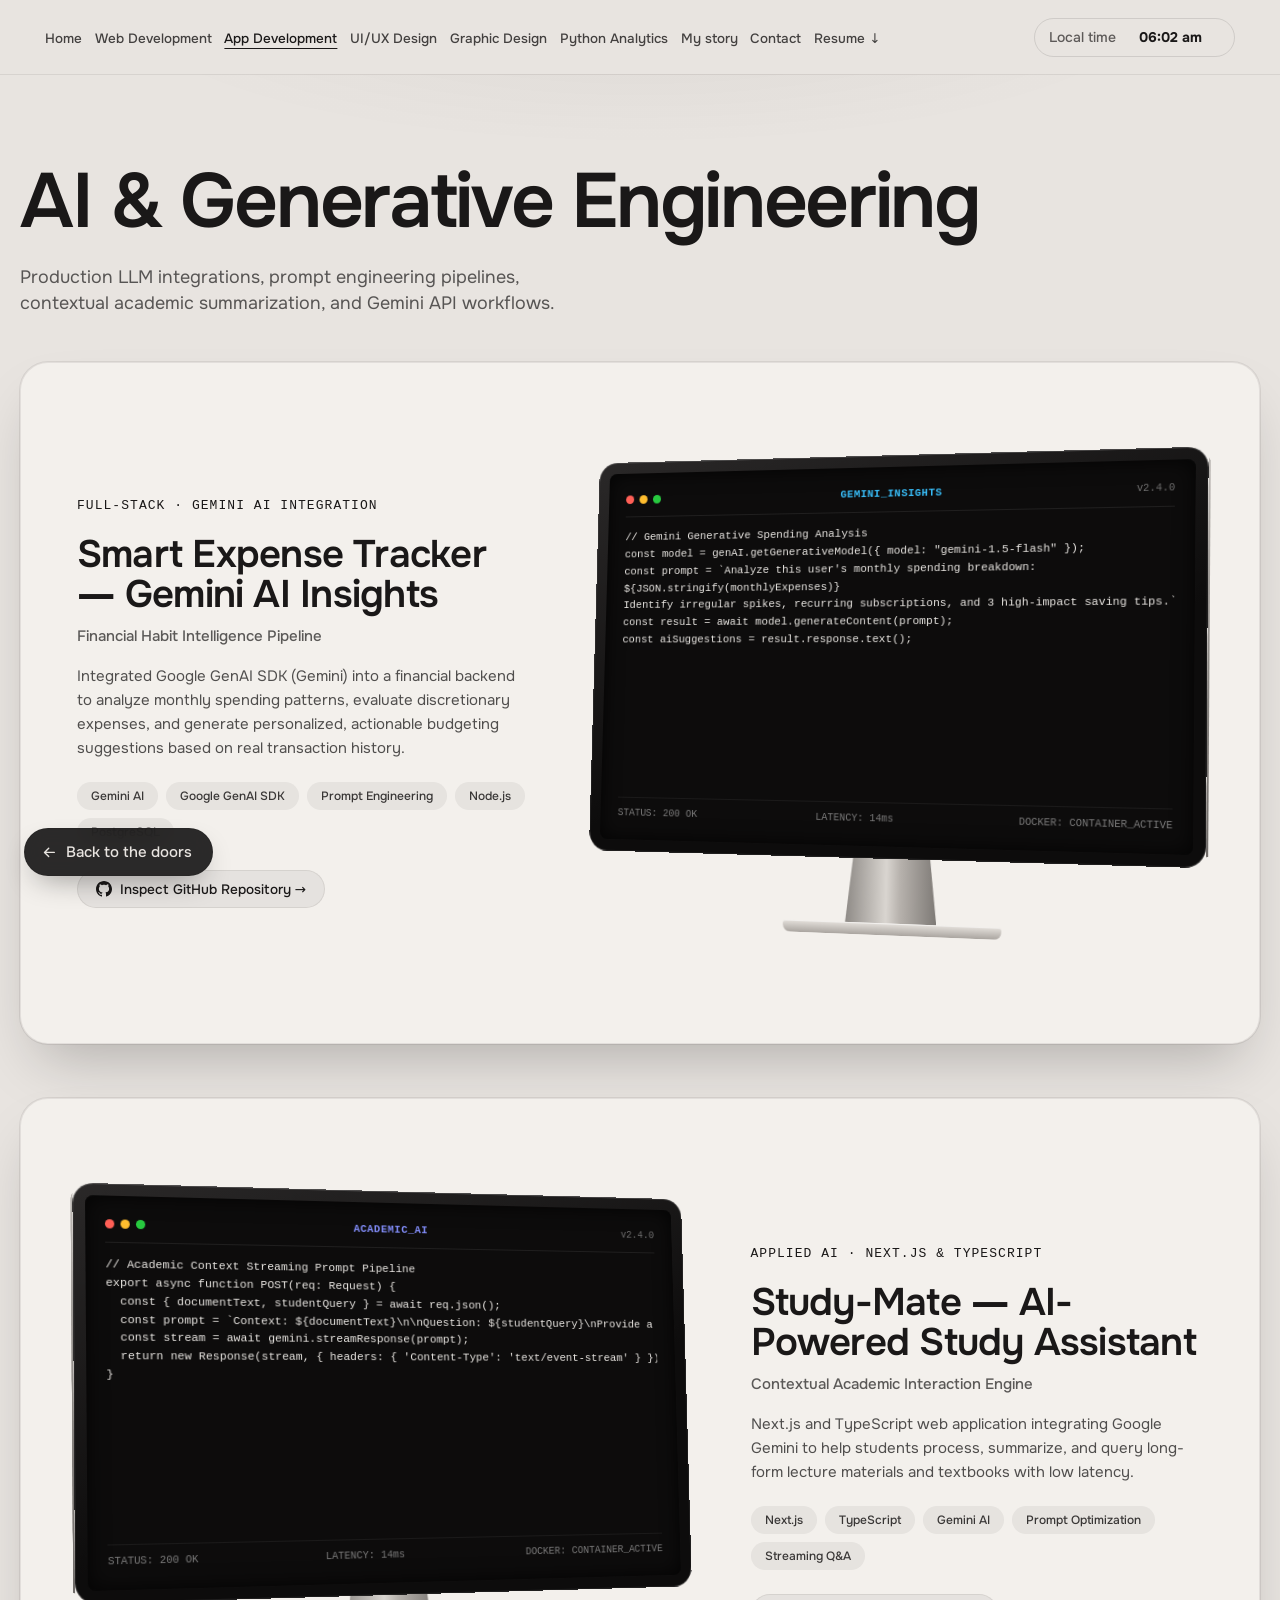
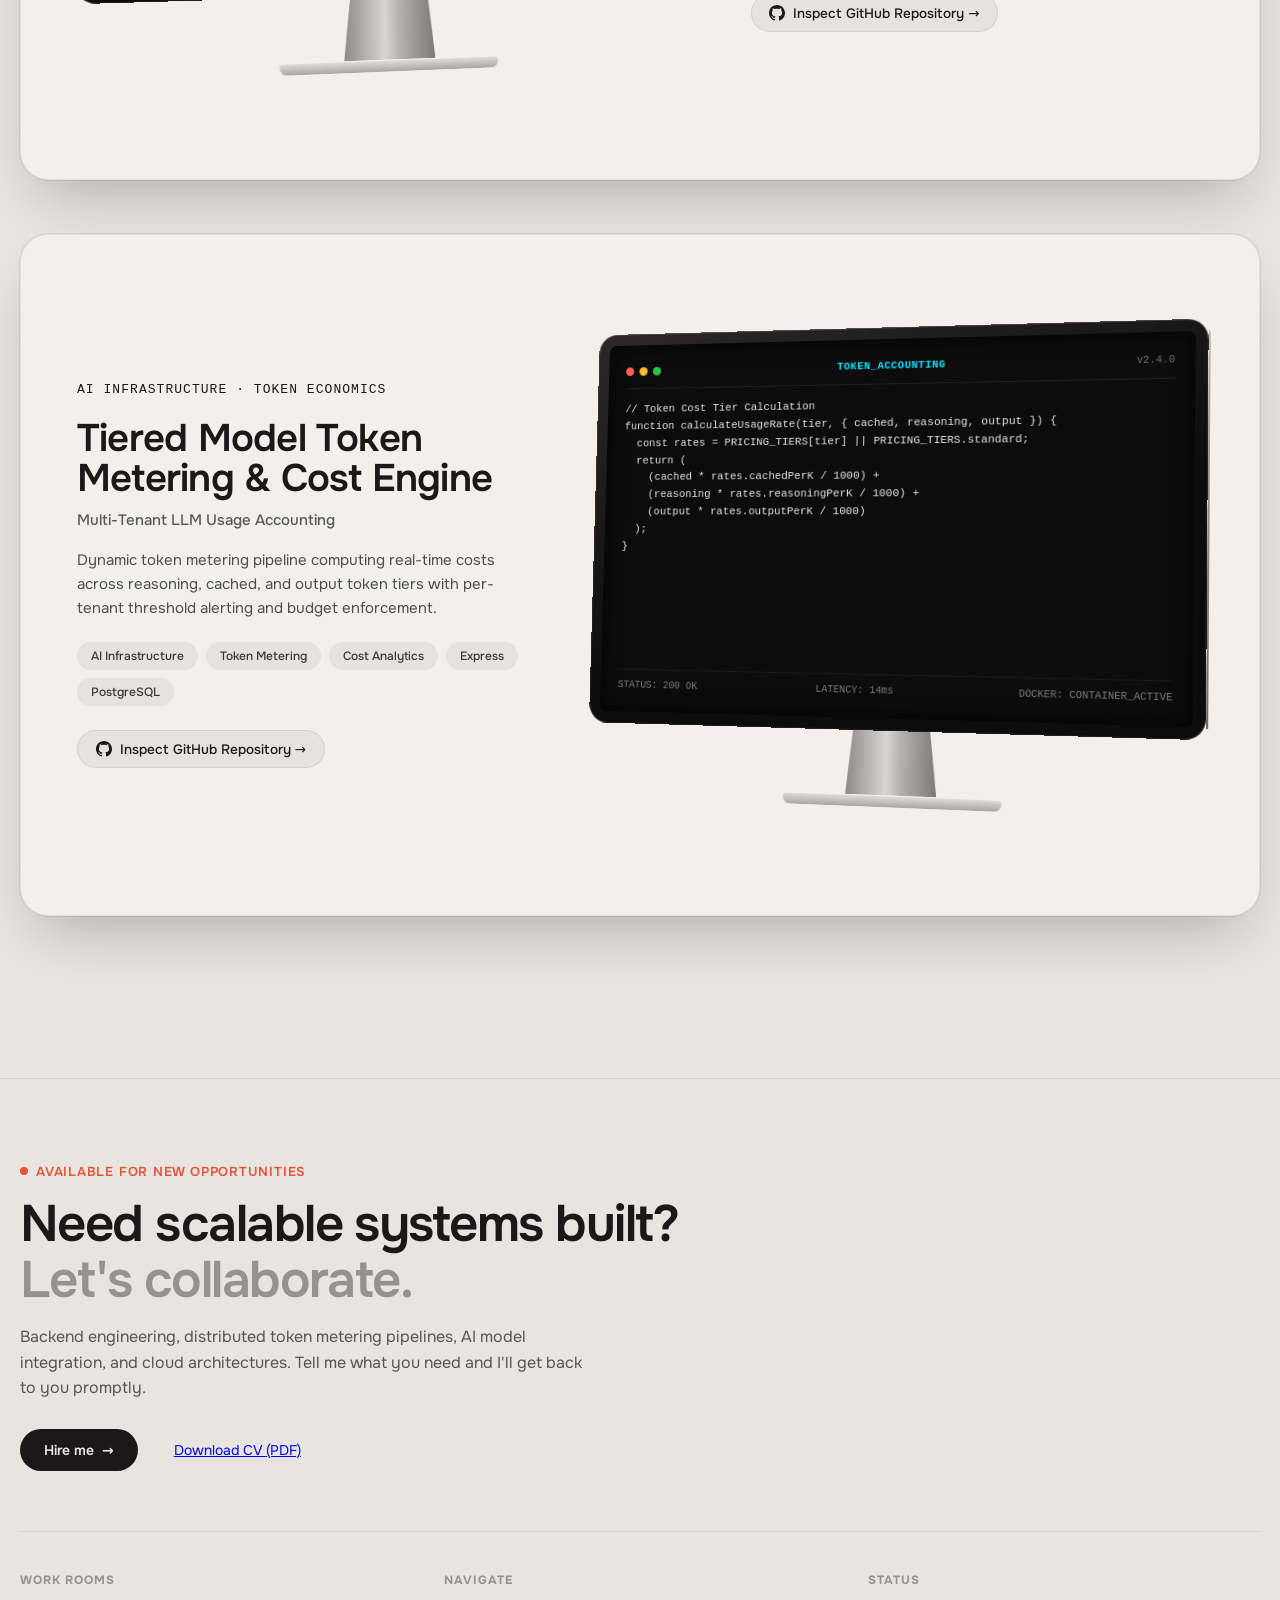
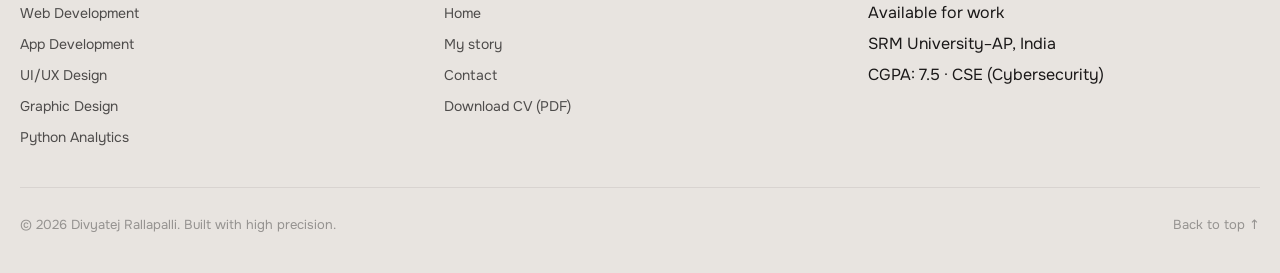
==== commit 863e1aa1: "fix(navbar): resolve collision between navbar links and local time pill" ====
--- a/app-developer/index.html
+++ b/app-developer/index.html
@@ -59,12 +59,12 @@
 /* Navigation Bar */
 .rn{position:sticky;top:0;z-index:40;background:var(--bg);box-shadow:0 1px 0 rgba(var(--fg-rgb),.08);transition:background .35s ease,box-shadow .35s ease}
 .rn.stuck{box-shadow:0 1px 0 rgba(var(--fg-rgb),.15)}
-.rn__in{max-width:88rem;margin:0 auto;display:flex;align-items:center;justify-content:space-between;gap:1.5rem;padding:1.1rem max(16px,env(safe-area-inset-right)) 1.1rem max(16px,env(safe-area-inset-left));transition:padding .35s ease}
-.rn nav ul{display:none;list-style:none;margin:0;padding:0;gap:1.4rem;align-items:center;white-space:nowrap}
-.rn nav button{padding:0;border:0;background:none;color:var(--fg);font:inherit;font-size:1rem;font-weight:500;opacity:.8;cursor:pointer;transition:opacity .2s}
+.rn__in{max-width:100%;margin:0 auto;display:flex;align-items:center;justify-content:space-between;gap:clamp(1rem,1.8vw,2.5rem);padding:1.1rem clamp(1.25rem,3.5vw,4.5rem);transition:padding .35s ease}
+.rn nav ul{display:none;list-style:none;margin:0;padding:0;gap:clamp(0.65rem,1vw,1.25rem);align-items:center;white-space:nowrap}
+.rn nav button{padding:0;border:0;background:none;color:var(--fg);font:inherit;font-size:clamp(0.84rem,0.9vw,0.95rem);font-weight:500;opacity:.8;cursor:pointer;transition:opacity .2s}
 .rn nav button:hover,.rn nav button[aria-current]{opacity:1}
 .rn nav button[aria-current]{text-decoration:underline;text-underline-offset:.35em;text-decoration-thickness:1px}
-.rn__clock{display:flex;align-items:center;gap:.6rem;padding:.6rem .9rem;border-radius:999px;border:1px solid rgba(var(--fg-rgb),.12);font-size:.875rem;font-weight:500;white-space:nowrap}
+.rn__clock{display:flex;align-items:center;gap:.6rem;padding:.6rem .9rem;border-radius:999px;border:1px solid rgba(var(--fg-rgb),.12);font-size:.875rem;font-weight:500;white-space:nowrap;flex:0 0 auto}
 .rn__clock span{color:rgba(var(--fg-rgb),.68)}
 .rn__menu{display:inline-flex;align-items:center;justify-content:center;gap:.5rem;height:2.75rem;padding:0 1.05rem 0 .95rem;font:500 .9375rem/1 'Onest',ui-sans-serif,system-ui,sans-serif;border-radius:999px;border:1px solid rgba(var(--fg-rgb),.12);background:none;color:var(--fg);cursor:pointer}
 .rn__menu svg{width:1.1rem;height:1.1rem}
@@ -88,14 +88,17 @@
   font:500 .8125rem/1.4 'Onest',ui-sans-serif,system-ui,sans-serif;color:rgba(var(--fg-rgb),.55)}
 html.rn-lock{overflow:hidden}
 
-@media (min-width:1100px){
+@media (min-width:1200px){
   .rn nav ul{display:flex}
   .rn__menu,.rn__panel{display:none!important}
 }
-@media (max-width:1099.98px){
+@media (max-width:1199.98px){
   .rn nav{display:none}
   .rn__clock{display:none}
   .rn__menu{order:99;margin-left:auto}
+}
+@media (min-width:1200px) and (max-width:1380px){
+  .rn__clock .d{display:none}
 }
 
 /* Floating "Back to the doors" pill on bottom left */
